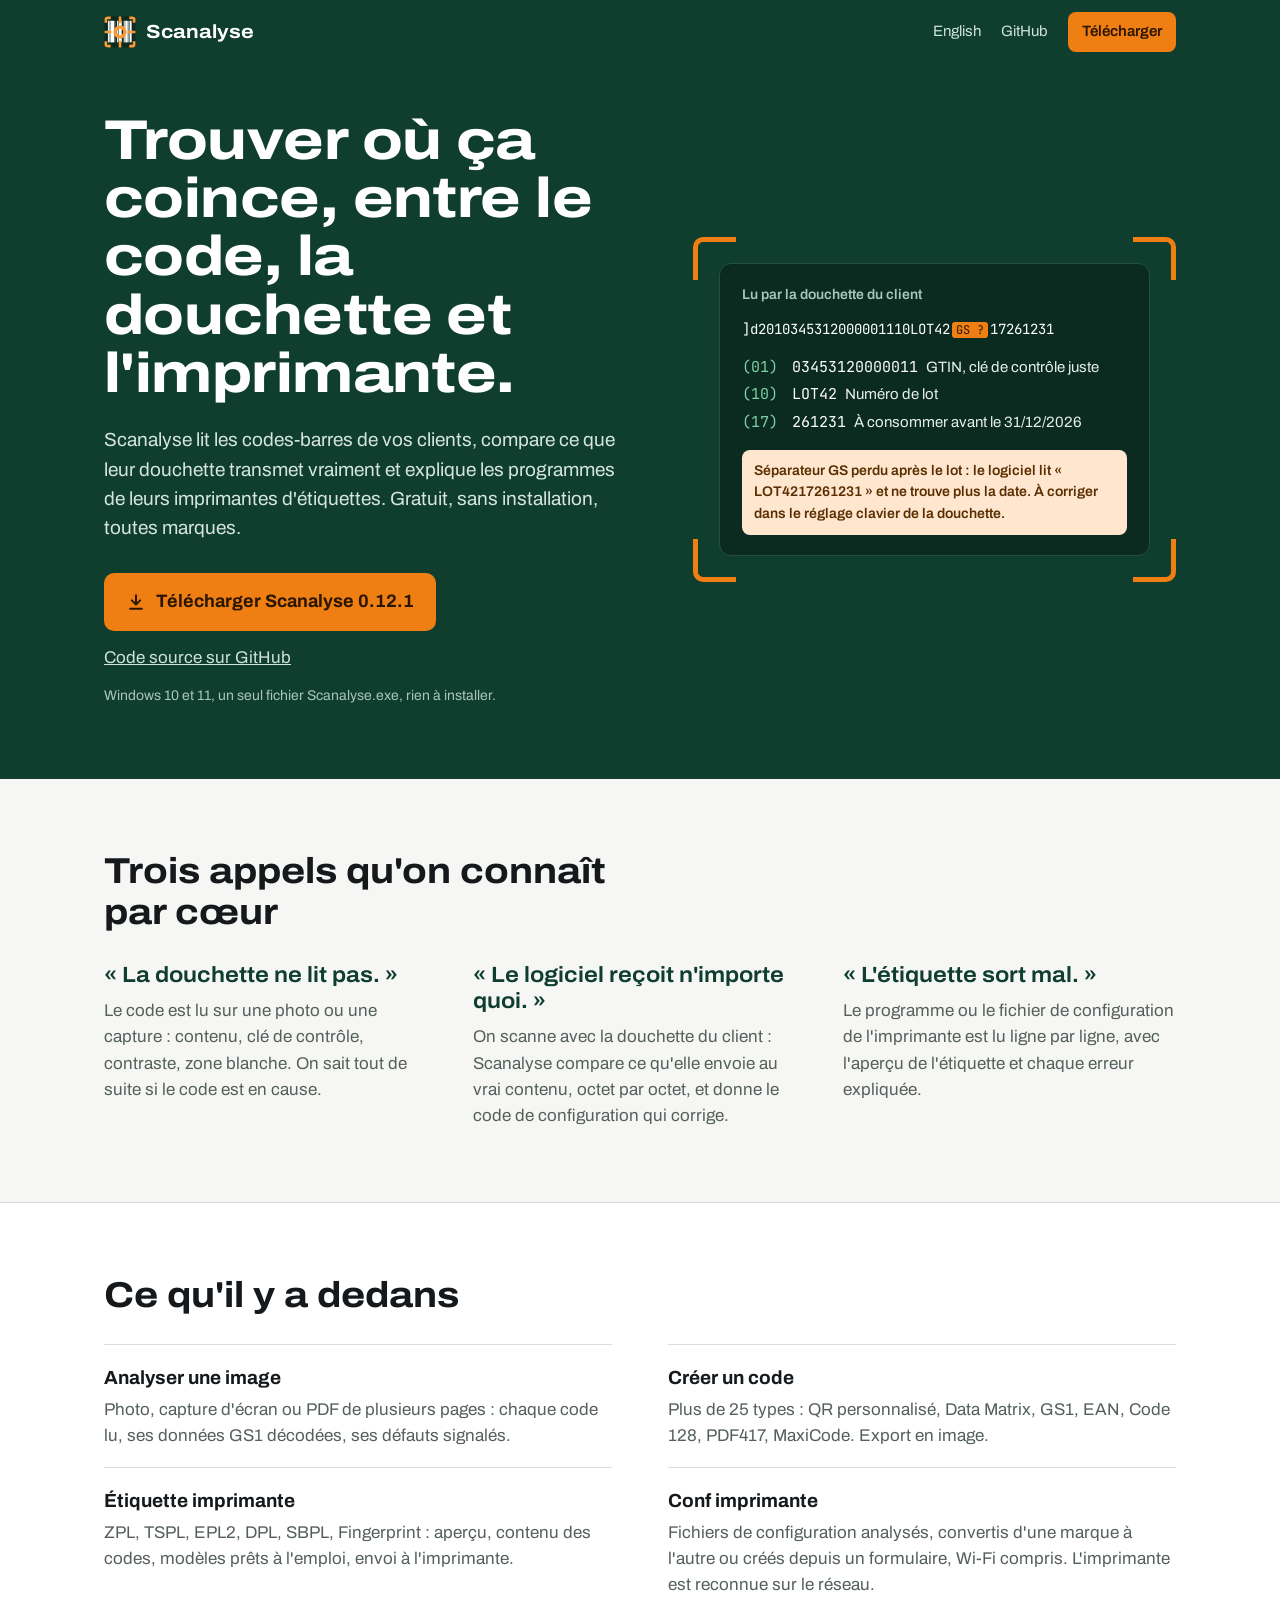
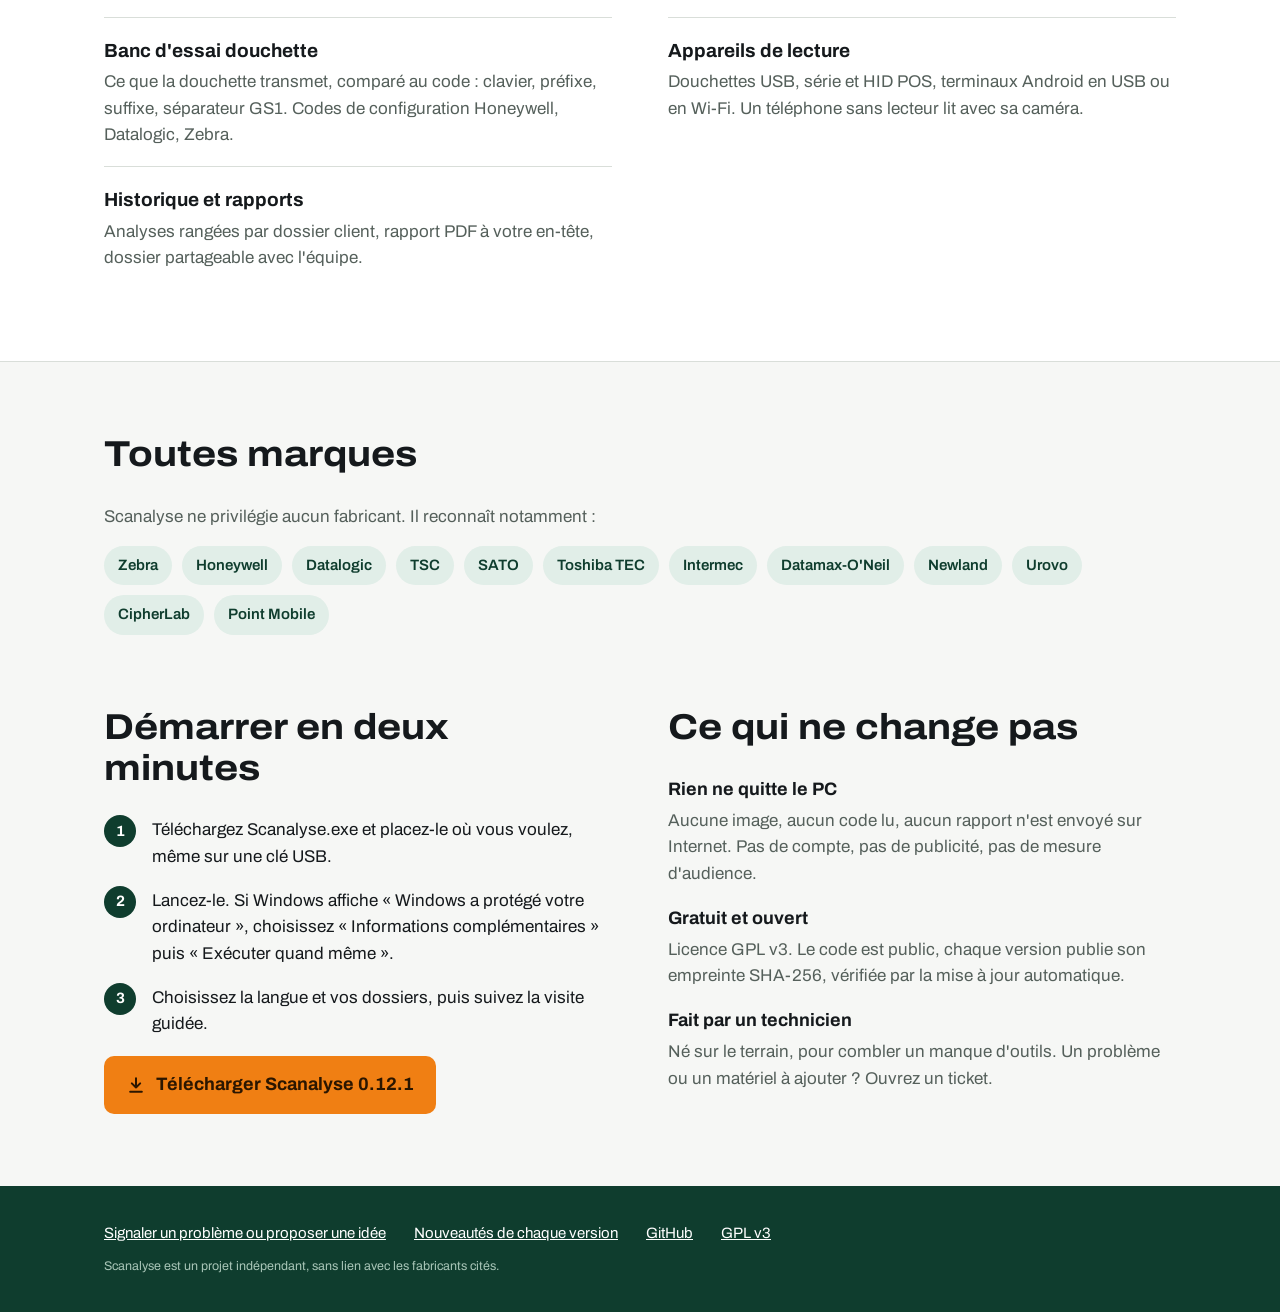
==== site/index.html @ 2cd11baf "Visibilité : site vitrine bilingue (GitHub Pages), image d'aperçu, README anglais, guide de contribu" ====
<!doctype html>
<html lang="fr">
<head>
<meta charset="utf-8">
<meta name="viewport" content="width=device-width,initial-scale=1">
<title>Scanalyse — la boîte à outils gratuite du technicien codes-barres</title>
<meta name="description" content="Programme Windows gratuit : lire et expliquer les codes-barres (GS1, QR, Data Matrix), tester une douchette, lire et envoyer les programmes et fichiers de configuration des imprimantes d&#x27;étiquettes, toutes marques.">
<link rel="canonical" href="https://kanard-compagny.github.io/scanalyse/">
<link rel="alternate" hreflang="fr" href="https://kanard-compagny.github.io/scanalyse/">
<link rel="alternate" hreflang="en" href="https://kanard-compagny.github.io/scanalyse/en/">
<link rel="icon" type="image/svg+xml" href="logo-petit.svg">
<meta property="og:type" content="website">
<meta property="og:title" content="Scanalyse — la boîte à outils gratuite du technicien codes-barres">
<meta property="og:description" content="Programme Windows gratuit : lire et expliquer les codes-barres (GS1, QR, Data Matrix), tester une douchette, lire et envoyer les programmes et fichiers de configuration des imprimantes d&#x27;étiquettes, toutes marques.">
<meta property="og:image" content="https://kanard-compagny.github.io/scanalyse/og.png">
<meta property="og:url" content="https://kanard-compagny.github.io/scanalyse/">
<meta name="twitter:card" content="summary_large_image">
<meta name="theme-color" content="#0F3D2E">
<style>
@font-face{font-family:Archivo;src:url(fonts/archivo.woff2) format("woff2");font-weight:100 900;font-stretch:62% 125%;font-display:swap}
@font-face{font-family:"JetBrains Mono";src:url(fonts/jetbrains-mono.woff2) format("woff2");font-weight:400;font-display:swap}
:root{--forest:#0F3D2E;--deep:#0B2A20;--brand:#145C43;--mint:#E1EEE8;--paper:#F6F7F5;--ink:#15191C;--muted:#55605B;--line:#D9DED9;--orange:#F07F13;--orange-ink:#2B1600;--warn:#FFE7CF}
*{box-sizing:border-box}
html{-webkit-text-size-adjust:100%}
body{margin:0;background:var(--paper);color:var(--ink);font:400 17px/1.55 Archivo,"Segoe UI",system-ui,sans-serif;font-stretch:100%}
a{color:var(--brand)}
a:focus-visible,button:focus-visible{outline:3px solid var(--orange);outline-offset:3px;border-radius:6px}
.wrap{max-width:1120px;margin:0 auto;padding:0 24px}
header.top{background:var(--forest);color:#fff}
header.top .wrap{display:flex;align-items:center;gap:18px;min-height:64px}
.brand{display:flex;align-items:center;gap:10px;color:#fff;text-decoration:none;font-weight:700;font-size:19px;font-stretch:112%}
.brand img{width:32px;height:32px}
header.top nav{margin-left:auto;display:flex;align-items:center;gap:20px;font-size:15px}
header.top nav a{color:#CFE3D9;text-decoration:none}
header.top nav a:hover{color:#fff;text-decoration:underline}
header.top nav a.dl{color:var(--orange-ink);background:var(--orange);padding:8px 14px;border-radius:8px;font-weight:600}
header.top nav a.dl:hover{text-decoration:none;filter:brightness(1.06)}
.hero{background:var(--forest);color:#fff;padding:48px 0 72px}
.hero .wrap{display:grid;grid-template-columns:1.05fr .95fr;gap:56px;align-items:center}
h1{font-size:clamp(34px,5vw,56px);line-height:1.04;font-weight:760;font-stretch:118%;letter-spacing:-.01em;margin:0 0 22px;max-width:15ch}
.lead{font-size:19px;color:#D6E6DE;max-width:36em;margin:0 0 30px}
.cta{display:flex;flex-wrap:wrap;align-items:center;gap:14px 22px}
.btn{display:inline-flex;align-items:center;gap:10px;background:var(--orange);color:var(--orange-ink);font-weight:700;font-size:18px;padding:15px 22px;border-radius:10px;text-decoration:none}
.btn:hover{filter:brightness(1.06)}
.btn svg{width:20px;height:20px}
.cta .src{color:#CFE3D9}
.note{font-size:14px;color:#A9C6B8;margin:14px 0 0}
/* Lecture dans le viseur : l'élément signature, repris des coins orange du logo */
.finder{position:relative;padding:26px}
.finder::before,.finder::after,.finder i::before,.finder i::after{content:"";position:absolute;width:38px;height:38px;border:5px solid var(--orange)}
.finder::before{top:0;left:0;border-right:0;border-bottom:0;border-top-left-radius:10px}
.finder::after{top:0;right:0;border-left:0;border-bottom:0;border-top-right-radius:10px}
.finder i::before{bottom:0;left:0;border-right:0;border-top:0;border-bottom-left-radius:10px}
.finder i::after{bottom:0;right:0;border-left:0;border-top:0;border-bottom-right-radius:10px}
.readout{background:var(--deep);border:1px solid #23503F;border-radius:12px;padding:20px 22px;font-size:15px}
.readout h2{font-size:14px;font-weight:600;color:#A9C6B8;margin:0 0 12px}
.raw{font-family:"JetBrains Mono",Consolas,monospace;font-size:14px;color:#fff;word-break:break-all;margin:0 0 16px;line-height:1.6}
.raw .gs{border-radius:3px;padding:0 4px;margin:0 2px;font-size:12px}
.raw .lost{color:var(--orange-ink);background:var(--orange)}
.ai{display:grid;grid-template-columns:auto 1fr;gap:4px 14px;margin:0}
.ai dt{font-family:"JetBrains Mono",Consolas,monospace;color:#7FD1A8}
.ai dd{margin:0;color:#E6F0EB}
.ai dd code{font-family:"JetBrains Mono",Consolas,monospace;color:#fff;margin-right:8px}
.warn{margin:16px 0 0;padding:10px 12px;border-radius:8px;background:var(--warn);color:#5A2E00;font-size:14px;font-weight:600}
section{padding:72px 0}
h2.sec{font-size:clamp(26px,3.2vw,36px);font-weight:720;font-stretch:112%;line-height:1.15;margin:0 0 28px;max-width:22ch}
.calls{display:grid;grid-template-columns:repeat(3,1fr);gap:36px}
.calls blockquote{margin:0 0 10px;font-size:22px;font-weight:650;font-stretch:108%;line-height:1.2;color:var(--forest)}
.calls p{margin:0;color:var(--muted)}
.tools{background:#fff;border-top:1px solid var(--line);border-bottom:1px solid var(--line)}
.tools dl{display:grid;grid-template-columns:repeat(2,1fr);gap:0 56px;margin:0}
.tools .row{padding:18px 0;border-top:1px solid var(--line)}
.tools dt{font-weight:700;font-size:19px;margin:0 0 4px}
.tools dd{margin:0;color:var(--muted);max-width:42em}
.shots{display:grid;grid-template-columns:repeat(2,1fr);gap:28px}
.shots figure{margin:0}
.shots img{width:100%;height:auto;border-radius:10px;border:1px solid var(--line);display:block;background:#fff}
.shots figcaption{font-size:15px;color:var(--muted);margin-top:8px}
.brands p{color:var(--muted);margin:0 0 16px}
.brands ul{list-style:none;margin:0;padding:0;display:flex;flex-wrap:wrap;gap:10px}
.brands li{background:var(--mint);color:var(--forest);font-weight:600;padding:8px 14px;border-radius:999px;font-size:15px}
.split{display:grid;grid-template-columns:1fr 1fr;gap:56px;align-items:start}
ol.steps{margin:0;padding:0;list-style:none;counter-reset:s}
ol.steps li{counter-increment:s;position:relative;padding:0 0 18px 48px}
ol.steps li::before{content:counter(s);position:absolute;left:0;top:-2px;width:32px;height:32px;border-radius:50%;background:var(--forest);color:#fff;font-weight:700;display:grid;place-items:center;font-size:15px}
.trust div{padding:0 0 18px}
.trust h3{margin:0 0 4px;font-size:18px}
.trust p{margin:0;color:var(--muted)}
footer{background:var(--forest);color:#CFE3D9;padding:36px 0;font-size:15px}
footer .wrap{display:flex;flex-wrap:wrap;gap:12px 28px;align-items:center}
footer a{color:#fff}
footer small{flex-basis:100%;color:#A9C6B8}
@media (max-width:860px){
 .hero .wrap,.split{grid-template-columns:1fr;gap:36px}
 .calls,.tools dl,.shots{grid-template-columns:1fr}
 .calls{gap:28px}
 header.top nav a.src{display:none}
 section{padding:52px 0}
}
@media (max-width:480px){.wrap{padding:0 16px}.finder{padding:18px}.btn{width:100%;justify-content:center}}
</style>
</head>
<body>
<header class="top"><div class="wrap">
  <a class="brand" href="./"><img src="logo.svg" alt="" width="32" height="32">Scanalyse</a>
  <nav><a href="en/" hreflang="en" lang="en">English</a><a class="src" href="https://github.com/Kanard-Compagny/scanalyse">GitHub</a><a class="dl" href="https://github.com/Kanard-Compagny/scanalyse/releases/latest/download/Scanalyse.exe">Télécharger</a></nav>
</div></header>
<main>
<div class="hero"><div class="wrap">
  <div>
    <h1>Trouver où ça coince, entre le code, la douchette et l&#x27;imprimante.</h1>
    <p class="lead">Scanalyse lit les codes-barres de vos clients, compare ce que leur douchette transmet vraiment et explique les programmes de leurs imprimantes d&#x27;étiquettes. Gratuit, sans installation, toutes marques.</p>
    <div class="cta">
      <a class="btn" href="https://github.com/Kanard-Compagny/scanalyse/releases/latest/download/Scanalyse.exe"><svg viewBox="0 0 24 24" fill="none" stroke="currentColor" stroke-width="2.4" stroke-linecap="round" stroke-linejoin="round" aria-hidden="true"><path d="M12 4v11M7 10l5 5 5-5M5 20h14"/></svg>Télécharger Scanalyse 0.12.1</a>
      <a class="src" href="https://github.com/Kanard-Compagny/scanalyse">Code source sur GitHub</a>
    </div>
    <p class="note">Windows 10 et 11, un seul fichier Scanalyse.exe, rien à installer.</p>
  </div>
  <div class="finder"><i></i>
    <div class="readout">
      <h2>Lu par la douchette du client</h2>
      <p class="raw">]d2010345312000001110LOT42<span class="gs lost">GS ?</span>17261231</p>
      <dl class="ai"><dt>(01)</dt><dd><code>03453120000011</code>GTIN, clé de contrôle juste</dd><dt>(10)</dt><dd><code>LOT42</code>Numéro de lot</dd><dt>(17)</dt><dd><code>261231</code>À consommer avant le 31/12/2026</dd></dl>
      <p class="warn">Séparateur GS perdu après le lot : le logiciel lit « LOT4217261231 » et ne trouve plus la date. À corriger dans le réglage clavier de la douchette.</p>
    </div>
  </div>
</div></div>

<section><div class="wrap">
  <h2 class="sec">Trois appels qu&#x27;on connaît par cœur</h2>
  <div class="calls"><div><blockquote>« La douchette ne lit pas. »</blockquote><p>Le code est lu sur une photo ou une capture : contenu, clé de contrôle, contraste, zone blanche. On sait tout de suite si le code est en cause.</p></div><div><blockquote>« Le logiciel reçoit n&#x27;importe quoi. »</blockquote><p>On scanne avec la douchette du client : Scanalyse compare ce qu&#x27;elle envoie au vrai contenu, octet par octet, et donne le code de configuration qui corrige.</p></div><div><blockquote>« L&#x27;étiquette sort mal. »</blockquote><p>Le programme ou le fichier de configuration de l&#x27;imprimante est lu ligne par ligne, avec l&#x27;aperçu de l&#x27;étiquette et chaque erreur expliquée.</p></div></div>
</div></section>

<section class="tools"><div class="wrap">
  <h2 class="sec">Ce qu&#x27;il y a dedans</h2>
  <dl><div class="row"><dt>Analyser une image</dt><dd>Photo, capture d&#x27;écran ou PDF de plusieurs pages : chaque code lu, ses données GS1 décodées, ses défauts signalés.</dd></div><div class="row"><dt>Créer un code</dt><dd>Plus de 25 types : QR personnalisé, Data Matrix, GS1, EAN, Code 128, PDF417, MaxiCode. Export en image.</dd></div><div class="row"><dt>Étiquette imprimante</dt><dd>ZPL, TSPL, EPL2, DPL, SBPL, Fingerprint : aperçu, contenu des codes, modèles prêts à l&#x27;emploi, envoi à l&#x27;imprimante.</dd></div><div class="row"><dt>Conf imprimante</dt><dd>Fichiers de configuration analysés, convertis d&#x27;une marque à l&#x27;autre ou créés depuis un formulaire, Wi-Fi compris. L&#x27;imprimante est reconnue sur le réseau.</dd></div><div class="row"><dt>Banc d&#x27;essai douchette</dt><dd>Ce que la douchette transmet, comparé au code : clavier, préfixe, suffixe, séparateur GS1. Codes de configuration Honeywell, Datalogic, Zebra.</dd></div><div class="row"><dt>Appareils de lecture</dt><dd>Douchettes USB, série et HID POS, terminaux Android en USB ou en Wi-Fi. Un téléphone sans lecteur lit avec sa caméra.</dd></div><div class="row"><dt>Historique et rapports</dt><dd>Analyses rangées par dossier client, rapport PDF à votre en-tête, dossier partageable avec l&#x27;équipe.</dd></div></dl>
</div></section>

<section class="brands"><div class="wrap">
  <h2 class="sec">Toutes marques</h2>
  <p>Scanalyse ne privilégie aucun fabricant. Il reconnaît notamment :</p>
  <ul><li>Zebra</li><li>Honeywell</li><li>Datalogic</li><li>TSC</li><li>SATO</li><li>Toshiba TEC</li><li>Intermec</li><li>Datamax-O&#x27;Neil</li><li>Newland</li><li>Urovo</li><li>CipherLab</li><li>Point Mobile</li></ul>
</div></section>

<section style="padding-top:0"><div class="wrap split">
  <div><h2 class="sec">Démarrer en deux minutes</h2><ol class="steps"><li>Téléchargez Scanalyse.exe et placez-le où vous voulez, même sur une clé USB.</li><li>Lancez-le. Si Windows affiche « Windows a protégé votre ordinateur », choisissez « Informations complémentaires » puis « Exécuter quand même ».</li><li>Choisissez la langue et vos dossiers, puis suivez la visite guidée.</li></ol>
    <a class="btn" href="https://github.com/Kanard-Compagny/scanalyse/releases/latest/download/Scanalyse.exe"><svg viewBox="0 0 24 24" fill="none" stroke="currentColor" stroke-width="2.4" stroke-linecap="round" stroke-linejoin="round" aria-hidden="true"><path d="M12 4v11M7 10l5 5 5-5M5 20h14"/></svg>Télécharger Scanalyse 0.12.1</a></div>
  <div class="trust"><h2 class="sec">Ce qui ne change pas</h2><div><h3>Rien ne quitte le PC</h3><p>Aucune image, aucun code lu, aucun rapport n&#x27;est envoyé sur Internet. Pas de compte, pas de publicité, pas de mesure d&#x27;audience.</p></div><div><h3>Gratuit et ouvert</h3><p>Licence GPL v3. Le code est public, chaque version publie son empreinte SHA-256, vérifiée par la mise à jour automatique.</p></div><div><h3>Fait par un technicien</h3><p>Né sur le terrain, pour combler un manque d&#x27;outils. Un problème ou un matériel à ajouter ? Ouvrez un ticket.</p></div></div>
</div></section>
</main>
<footer><div class="wrap">
  <a href="https://github.com/Kanard-Compagny/scanalyse/issues/new/choose">Signaler un problème ou proposer une idée</a>
  <a href="https://github.com/Kanard-Compagny/scanalyse/blob/main/CHANGELOG.md">Nouveautés de chaque version</a>
  <a href="https://github.com/Kanard-Compagny/scanalyse">GitHub</a>
  <a href="https://github.com/Kanard-Compagny/scanalyse/blob/main/LICENSE">GPL v3</a>
  <small>Scanalyse est un projet indépendant, sans lien avec les fabricants cités.</small>
</div></footer>
</body>
</html>
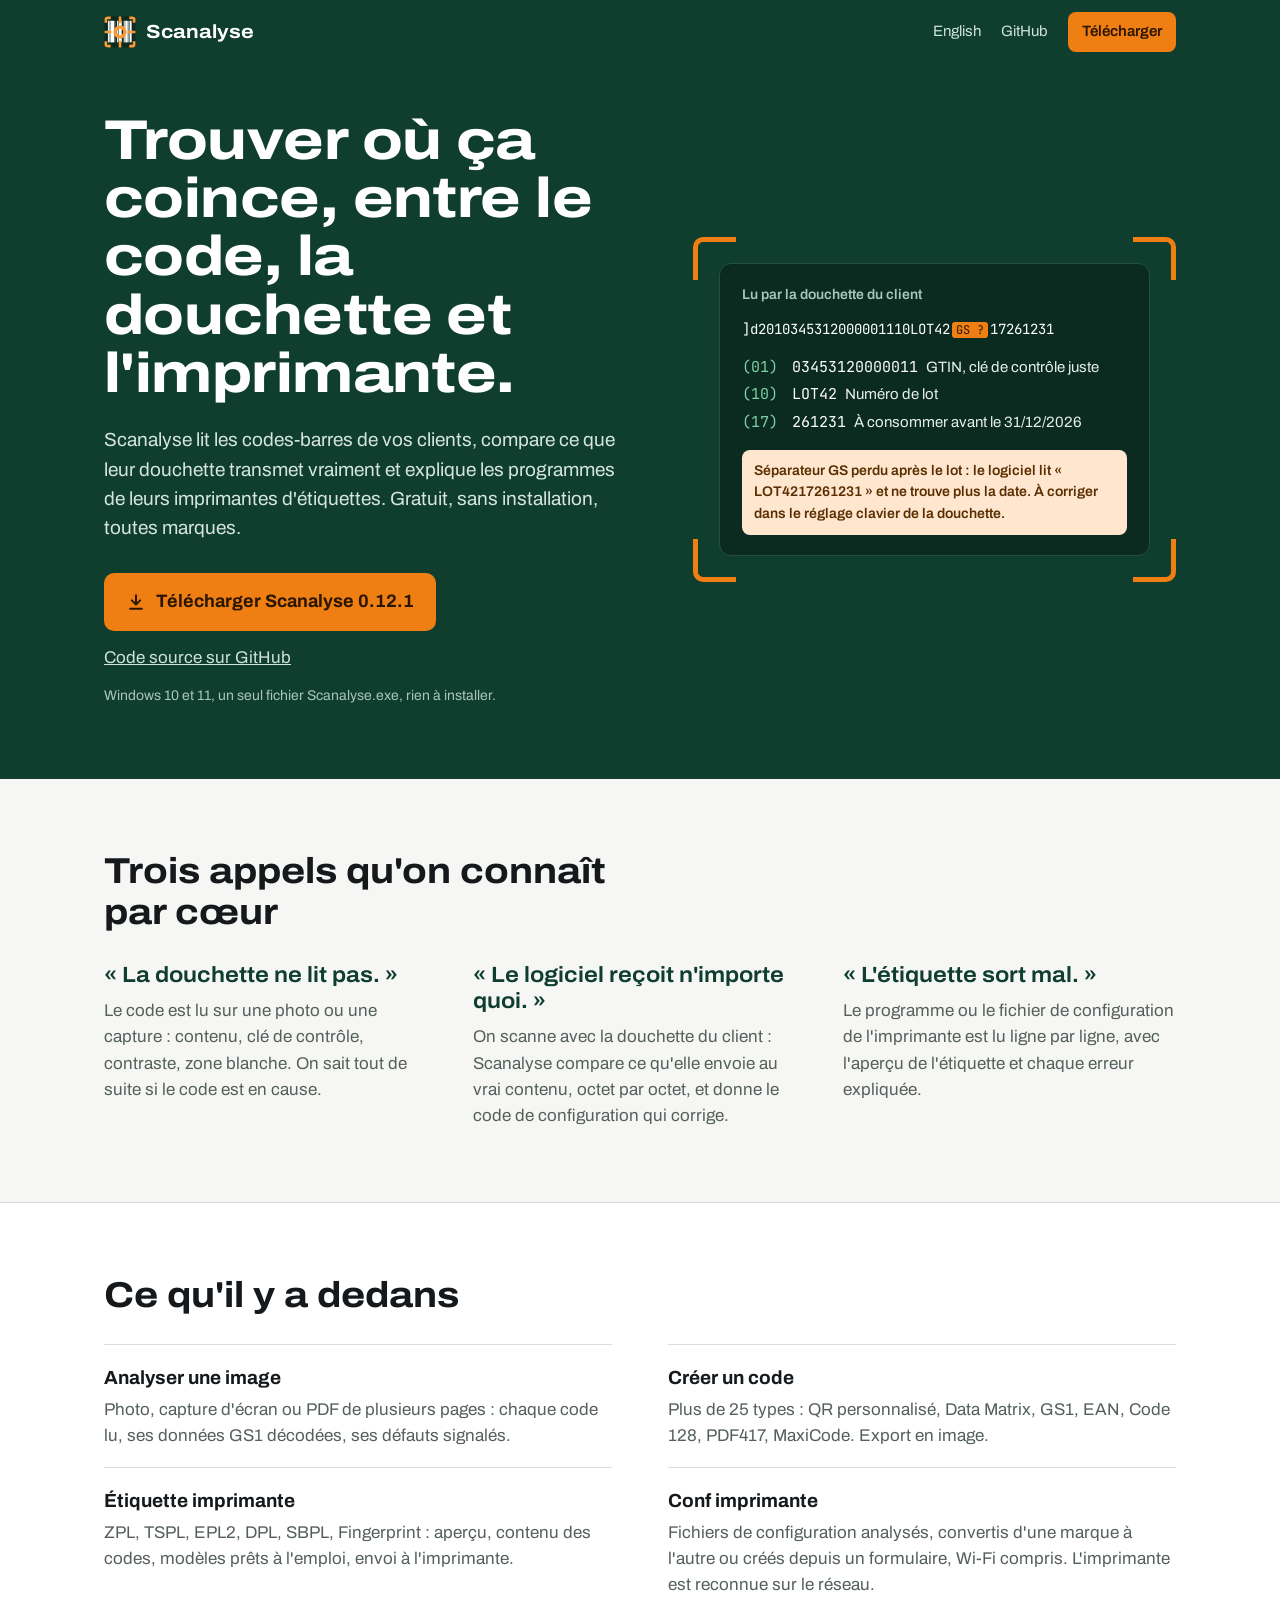
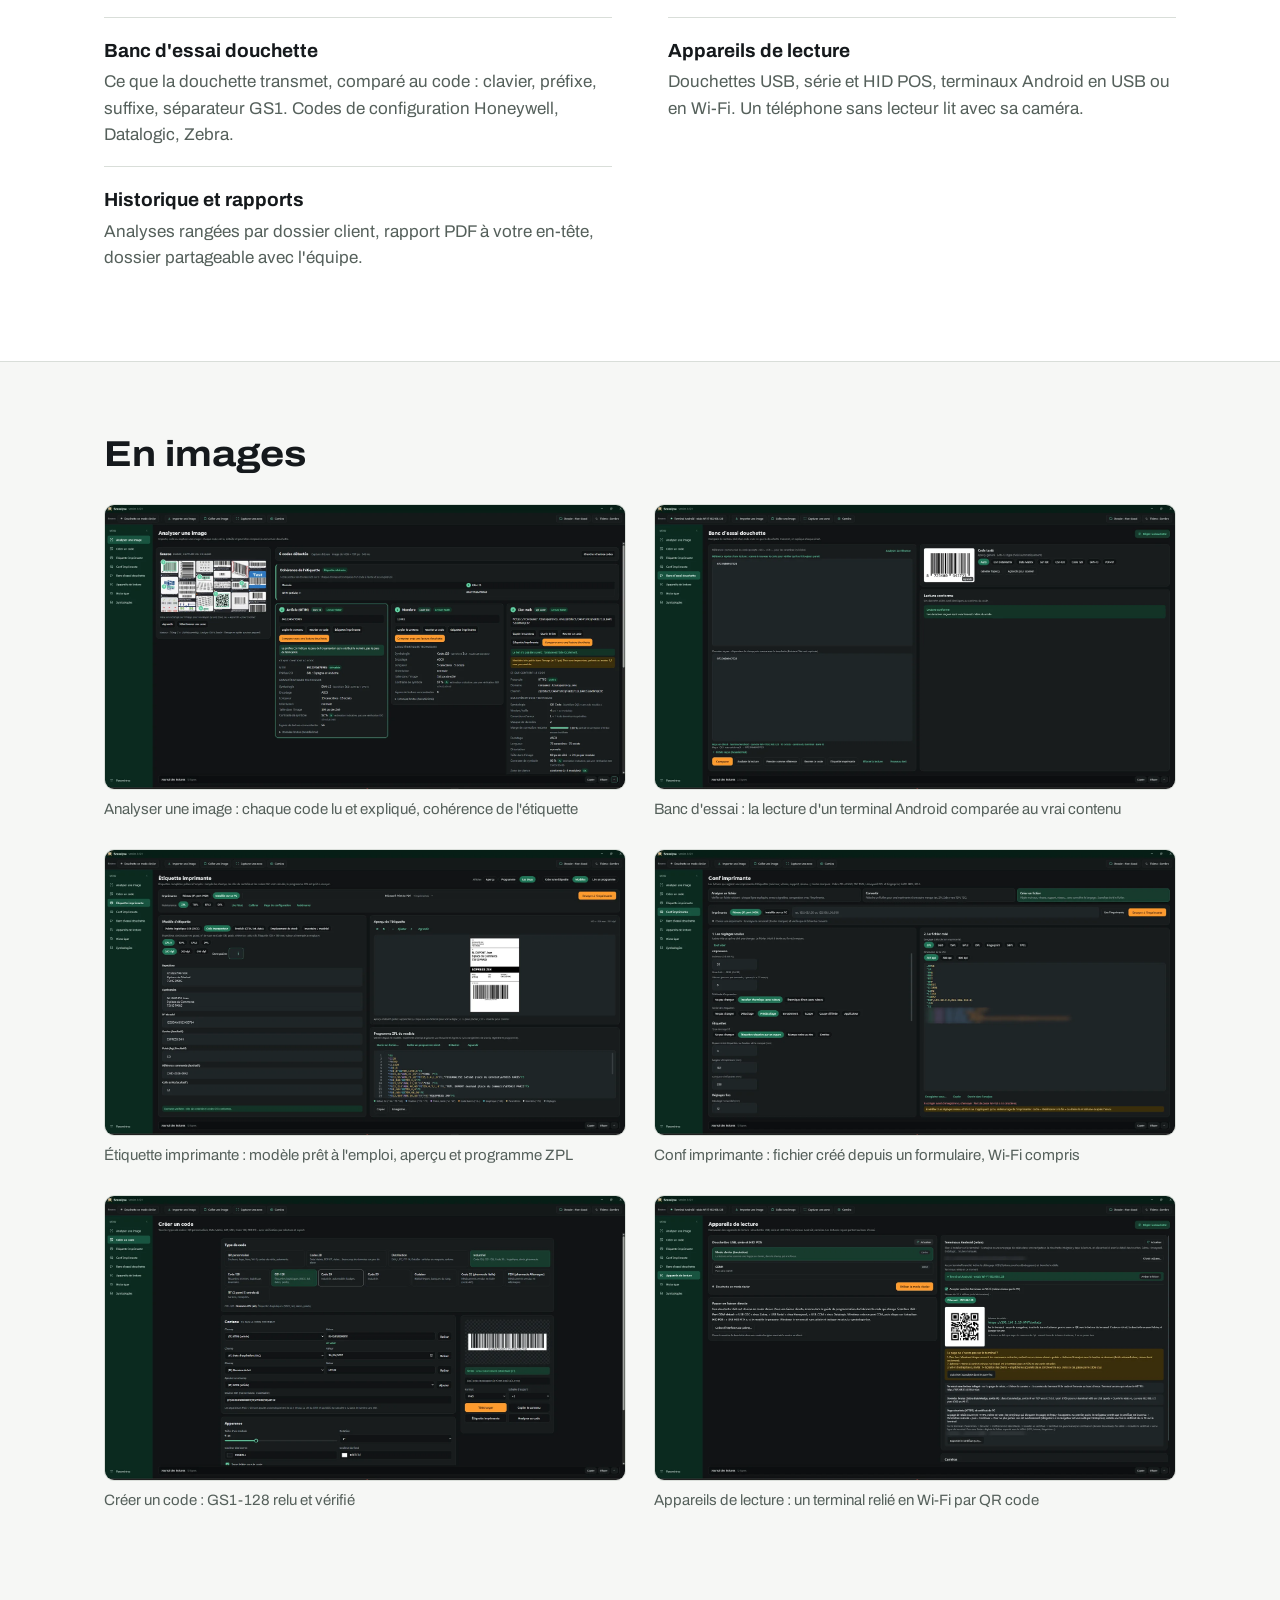
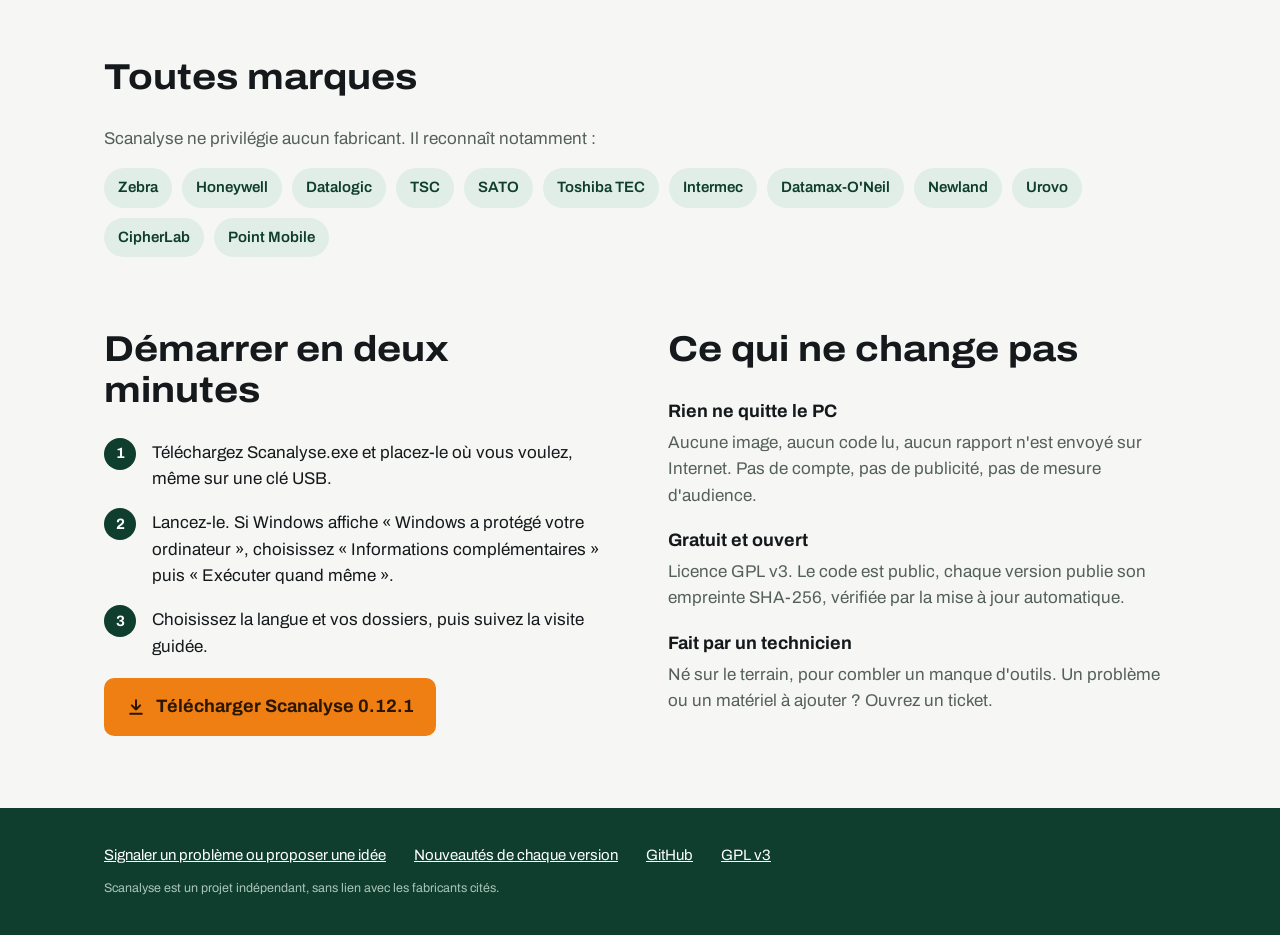
==== commit 14271e5e: "Captures d'écran sur le site et dans les README (données personnelles floutées) ; Toshiba TPCL dans " ====
--- a/site/index.html
+++ b/site/index.html
@@ -136,6 +136,11 @@
   <dl><div class="row"><dt>Analyser une image</dt><dd>Photo, capture d&#x27;écran ou PDF de plusieurs pages : chaque code lu, ses données GS1 décodées, ses défauts signalés.</dd></div><div class="row"><dt>Créer un code</dt><dd>Plus de 25 types : QR personnalisé, Data Matrix, GS1, EAN, Code 128, PDF417, MaxiCode. Export en image.</dd></div><div class="row"><dt>Étiquette imprimante</dt><dd>ZPL, TSPL, EPL2, DPL, SBPL, Fingerprint : aperçu, contenu des codes, modèles prêts à l&#x27;emploi, envoi à l&#x27;imprimante.</dd></div><div class="row"><dt>Conf imprimante</dt><dd>Fichiers de configuration analysés, convertis d&#x27;une marque à l&#x27;autre ou créés depuis un formulaire, Wi-Fi compris. L&#x27;imprimante est reconnue sur le réseau.</dd></div><div class="row"><dt>Banc d&#x27;essai douchette</dt><dd>Ce que la douchette transmet, comparé au code : clavier, préfixe, suffixe, séparateur GS1. Codes de configuration Honeywell, Datalogic, Zebra.</dd></div><div class="row"><dt>Appareils de lecture</dt><dd>Douchettes USB, série et HID POS, terminaux Android en USB ou en Wi-Fi. Un téléphone sans lecteur lit avec sa caméra.</dd></div><div class="row"><dt>Historique et rapports</dt><dd>Analyses rangées par dossier client, rapport PDF à votre en-tête, dossier partageable avec l&#x27;équipe.</dd></div></dl>
 </div></section>
 
+<section><div class="wrap">
+  <h2 class="sec">En images</h2>
+  <div class="shots"><figure><a href="captures/analyser.webp"><img src="captures/analyser.webp" alt="Analyser une image : chaque code lu et expliqué, cohérence de l&#x27;étiquette" width="1600" height="875" loading="lazy"></a><figcaption>Analyser une image : chaque code lu et expliqué, cohérence de l&#x27;étiquette</figcaption></figure><figure><a href="captures/banc.webp"><img src="captures/banc.webp" alt="Banc d&#x27;essai : la lecture d&#x27;un terminal Android comparée au vrai contenu" width="1600" height="875" loading="lazy"></a><figcaption>Banc d&#x27;essai : la lecture d&#x27;un terminal Android comparée au vrai contenu</figcaption></figure><figure><a href="captures/etiquette.webp"><img src="captures/etiquette.webp" alt="Étiquette imprimante : modèle prêt à l&#x27;emploi, aperçu et programme ZPL" width="1600" height="875" loading="lazy"></a><figcaption>Étiquette imprimante : modèle prêt à l&#x27;emploi, aperçu et programme ZPL</figcaption></figure><figure><a href="captures/conf.webp"><img src="captures/conf.webp" alt="Conf imprimante : fichier créé depuis un formulaire, Wi-Fi compris" width="1600" height="875" loading="lazy"></a><figcaption>Conf imprimante : fichier créé depuis un formulaire, Wi-Fi compris</figcaption></figure><figure><a href="captures/creer.webp"><img src="captures/creer.webp" alt="Créer un code : GS1-128 relu et vérifié" width="1600" height="875" loading="lazy"></a><figcaption>Créer un code : GS1-128 relu et vérifié</figcaption></figure><figure><a href="captures/appareils.webp"><img src="captures/appareils.webp" alt="Appareils de lecture : un terminal relié en Wi-Fi par QR code" width="1600" height="875" loading="lazy"></a><figcaption>Appareils de lecture : un terminal relié en Wi-Fi par QR code</figcaption></figure></div>
+</div></section>
+
 <section class="brands"><div class="wrap">
   <h2 class="sec">Toutes marques</h2>
   <p>Scanalyse ne privilégie aucun fabricant. Il reconnaît notamment :</p>
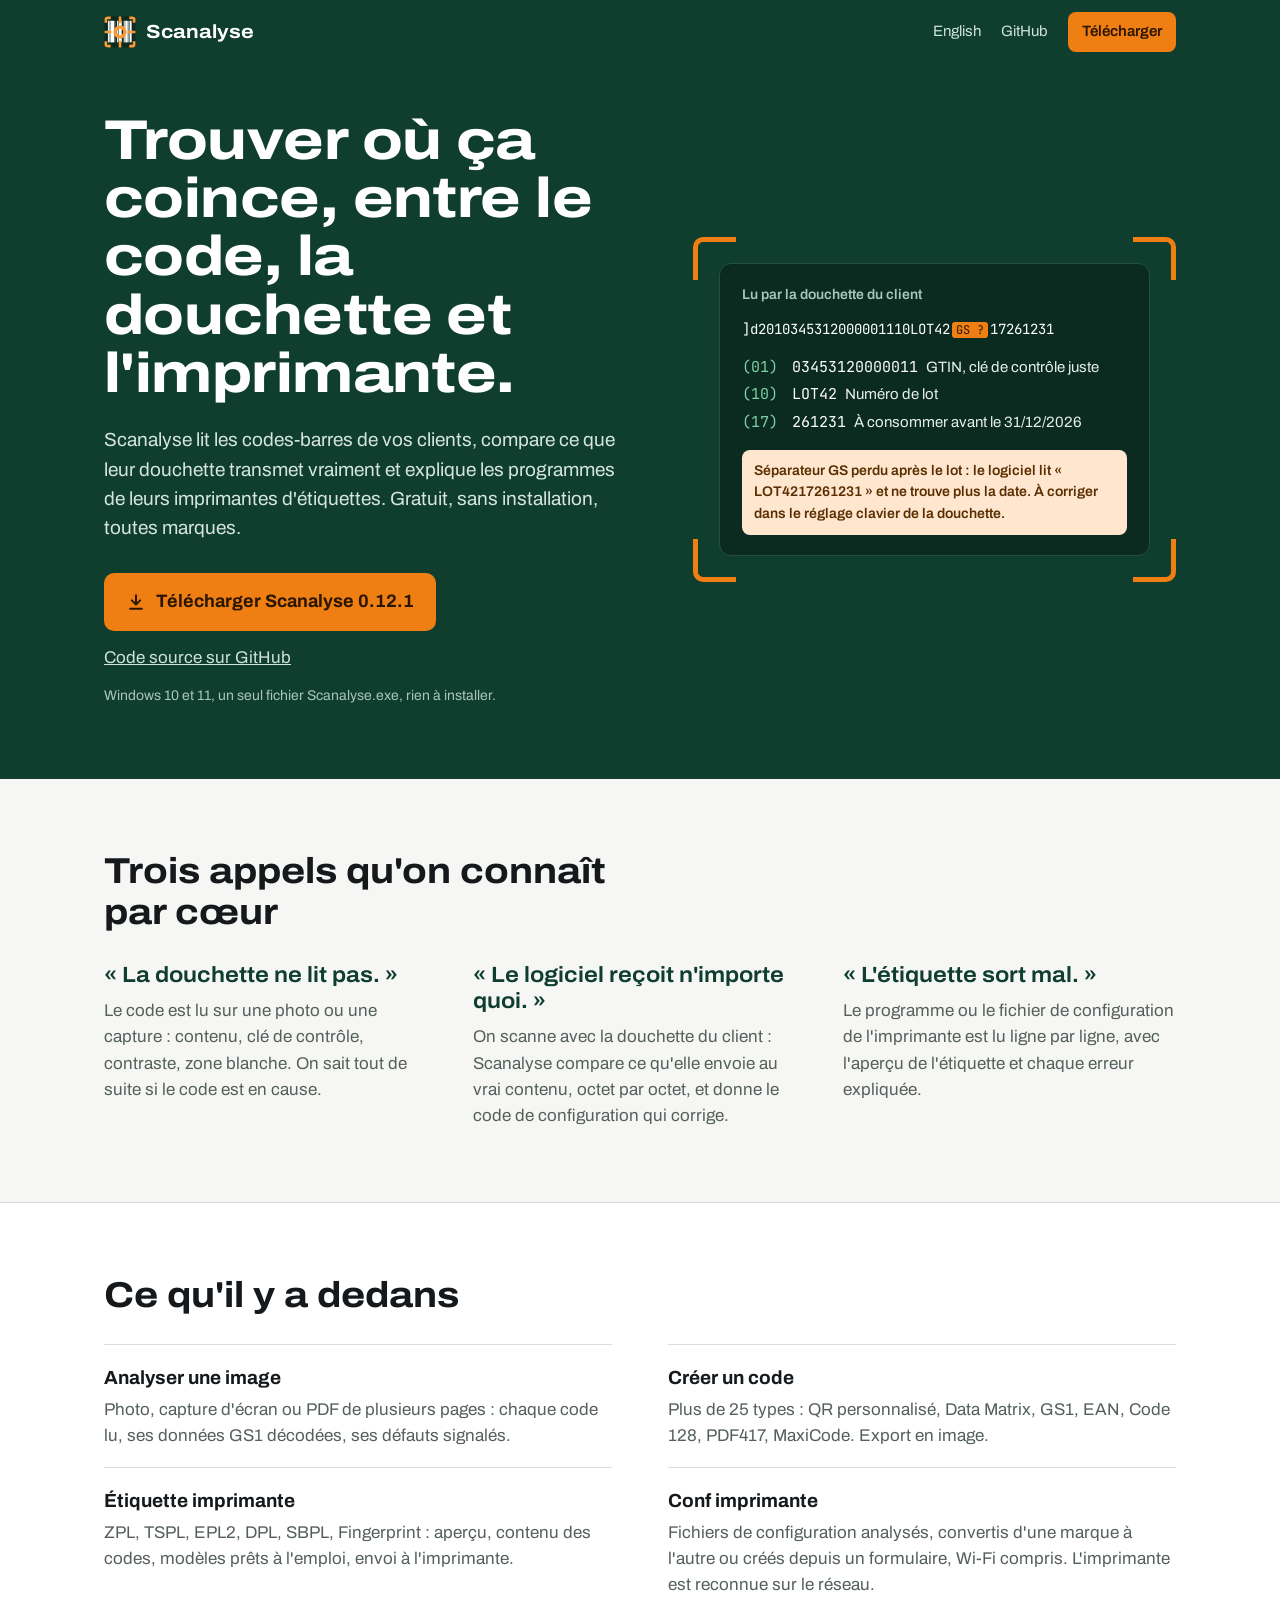
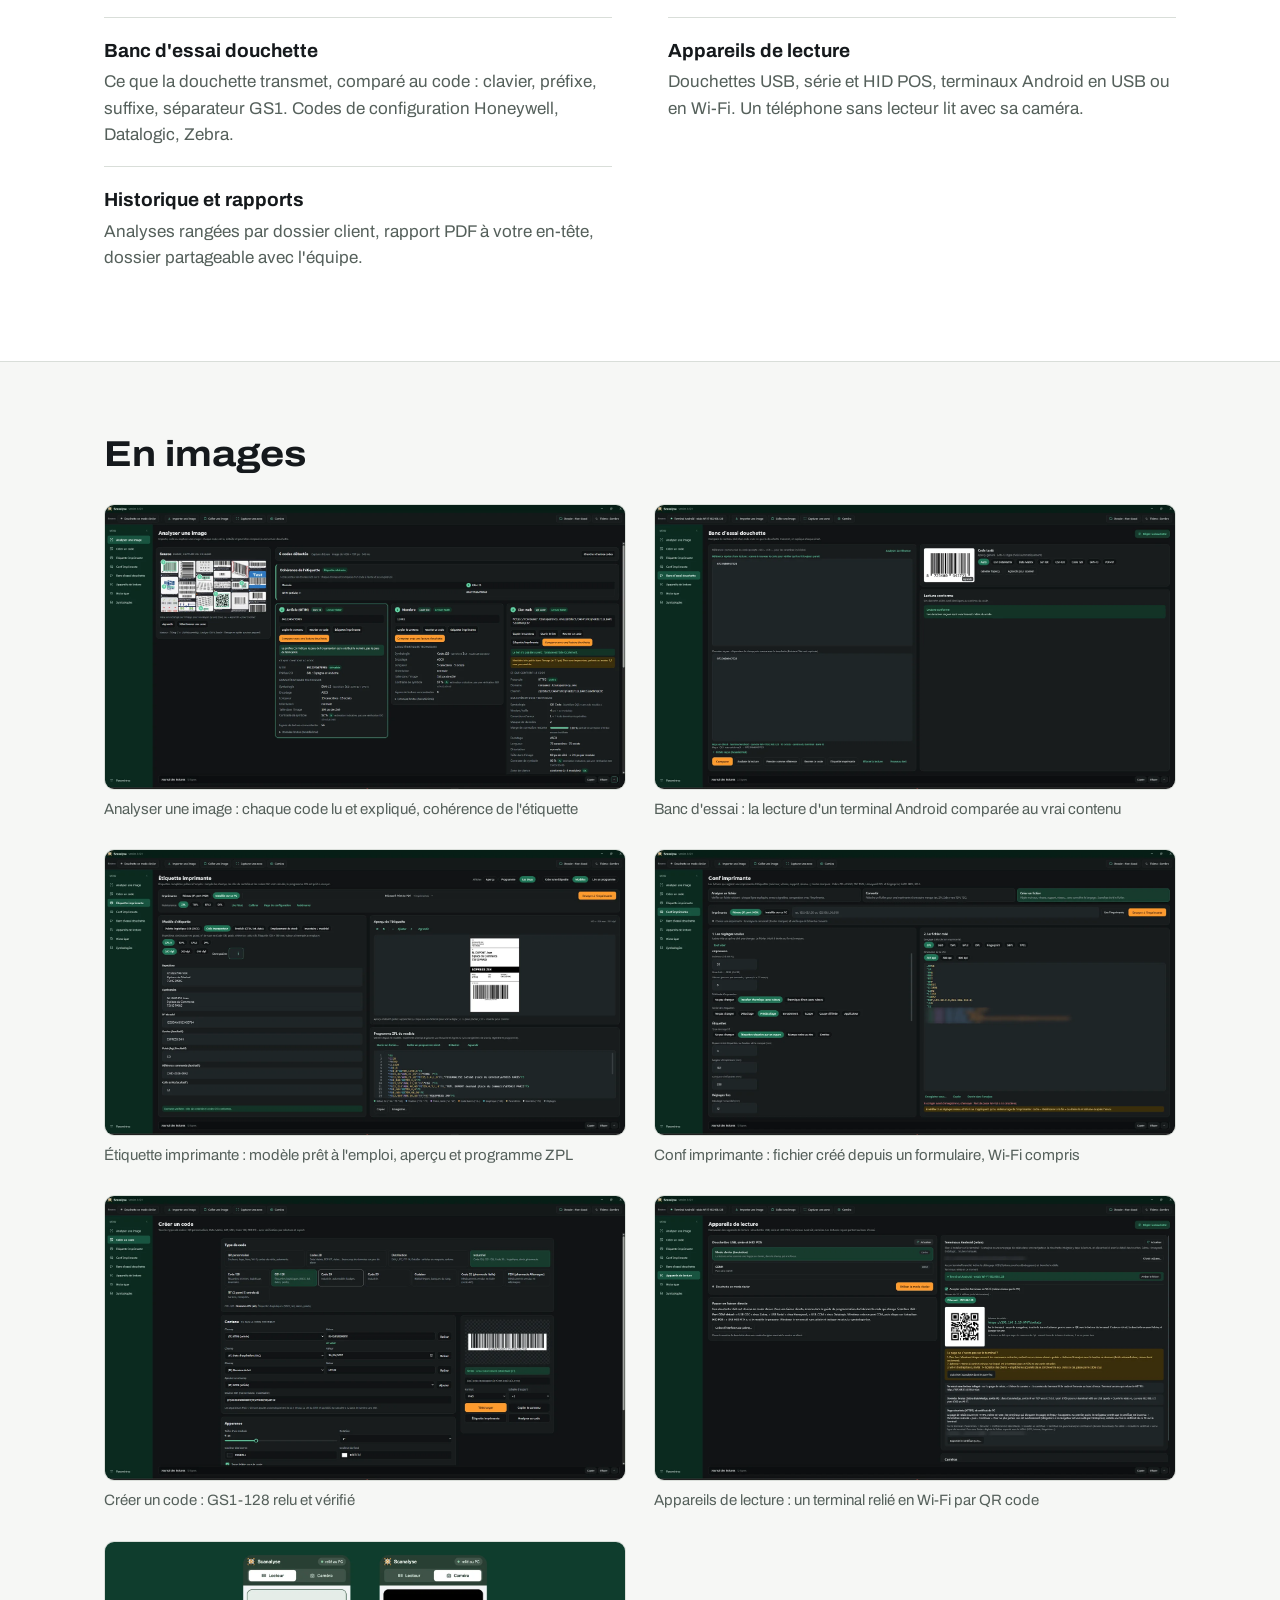
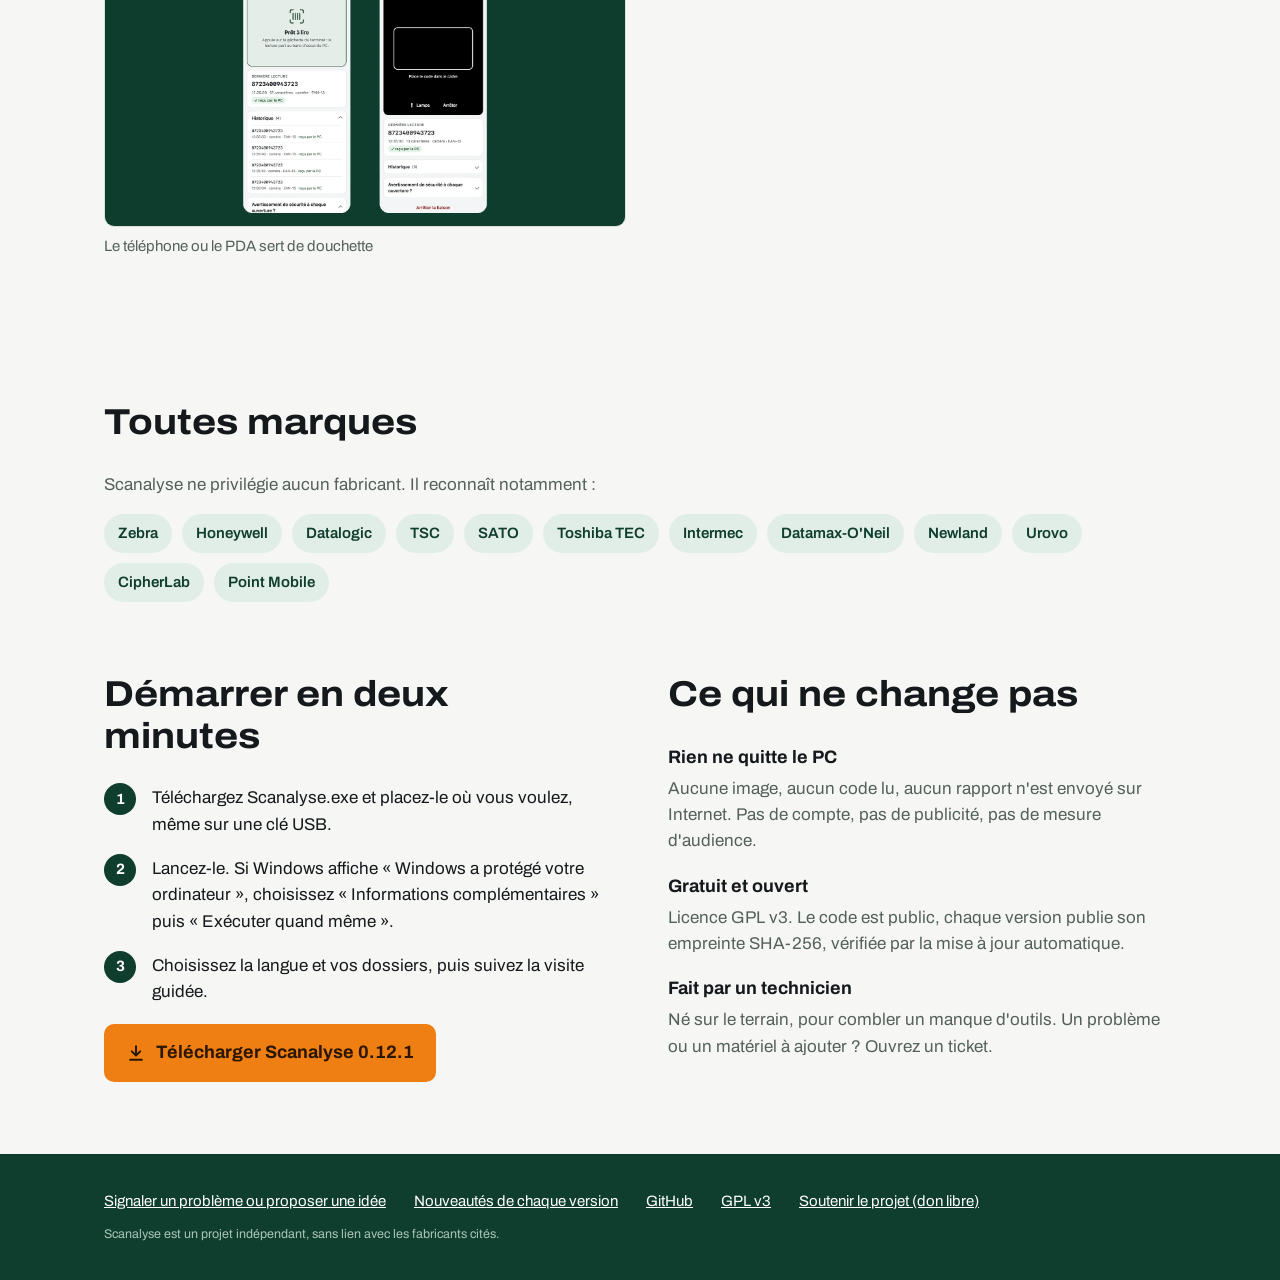
==== commit c886466f: "Capture de la page de relais sur téléphone ; bouton Sponsor (PayPal.me) et soutien discret dans les " ====
--- a/site/index.html
+++ b/site/index.html
@@ -138,7 +138,7 @@
 
 <section><div class="wrap">
   <h2 class="sec">En images</h2>
-  <div class="shots"><figure><a href="captures/analyser.webp"><img src="captures/analyser.webp" alt="Analyser une image : chaque code lu et expliqué, cohérence de l&#x27;étiquette" width="1600" height="875" loading="lazy"></a><figcaption>Analyser une image : chaque code lu et expliqué, cohérence de l&#x27;étiquette</figcaption></figure><figure><a href="captures/banc.webp"><img src="captures/banc.webp" alt="Banc d&#x27;essai : la lecture d&#x27;un terminal Android comparée au vrai contenu" width="1600" height="875" loading="lazy"></a><figcaption>Banc d&#x27;essai : la lecture d&#x27;un terminal Android comparée au vrai contenu</figcaption></figure><figure><a href="captures/etiquette.webp"><img src="captures/etiquette.webp" alt="Étiquette imprimante : modèle prêt à l&#x27;emploi, aperçu et programme ZPL" width="1600" height="875" loading="lazy"></a><figcaption>Étiquette imprimante : modèle prêt à l&#x27;emploi, aperçu et programme ZPL</figcaption></figure><figure><a href="captures/conf.webp"><img src="captures/conf.webp" alt="Conf imprimante : fichier créé depuis un formulaire, Wi-Fi compris" width="1600" height="875" loading="lazy"></a><figcaption>Conf imprimante : fichier créé depuis un formulaire, Wi-Fi compris</figcaption></figure><figure><a href="captures/creer.webp"><img src="captures/creer.webp" alt="Créer un code : GS1-128 relu et vérifié" width="1600" height="875" loading="lazy"></a><figcaption>Créer un code : GS1-128 relu et vérifié</figcaption></figure><figure><a href="captures/appareils.webp"><img src="captures/appareils.webp" alt="Appareils de lecture : un terminal relié en Wi-Fi par QR code" width="1600" height="875" loading="lazy"></a><figcaption>Appareils de lecture : un terminal relié en Wi-Fi par QR code</figcaption></figure></div>
+  <div class="shots"><figure><a href="captures/analyser.webp"><img src="captures/analyser.webp" alt="Analyser une image : chaque code lu et expliqué, cohérence de l&#x27;étiquette" width="1600" height="875" loading="lazy"></a><figcaption>Analyser une image : chaque code lu et expliqué, cohérence de l&#x27;étiquette</figcaption></figure><figure><a href="captures/banc.webp"><img src="captures/banc.webp" alt="Banc d&#x27;essai : la lecture d&#x27;un terminal Android comparée au vrai contenu" width="1600" height="875" loading="lazy"></a><figcaption>Banc d&#x27;essai : la lecture d&#x27;un terminal Android comparée au vrai contenu</figcaption></figure><figure><a href="captures/etiquette.webp"><img src="captures/etiquette.webp" alt="Étiquette imprimante : modèle prêt à l&#x27;emploi, aperçu et programme ZPL" width="1600" height="875" loading="lazy"></a><figcaption>Étiquette imprimante : modèle prêt à l&#x27;emploi, aperçu et programme ZPL</figcaption></figure><figure><a href="captures/conf.webp"><img src="captures/conf.webp" alt="Conf imprimante : fichier créé depuis un formulaire, Wi-Fi compris" width="1600" height="875" loading="lazy"></a><figcaption>Conf imprimante : fichier créé depuis un formulaire, Wi-Fi compris</figcaption></figure><figure><a href="captures/creer.webp"><img src="captures/creer.webp" alt="Créer un code : GS1-128 relu et vérifié" width="1600" height="875" loading="lazy"></a><figcaption>Créer un code : GS1-128 relu et vérifié</figcaption></figure><figure><a href="captures/appareils.webp"><img src="captures/appareils.webp" alt="Appareils de lecture : un terminal relié en Wi-Fi par QR code" width="1600" height="875" loading="lazy"></a><figcaption>Appareils de lecture : un terminal relié en Wi-Fi par QR code</figcaption></figure><figure><a href="captures/relais.webp"><img src="captures/relais.webp" alt="Le téléphone ou le PDA sert de douchette" width="1600" height="875" loading="lazy"></a><figcaption>Le téléphone ou le PDA sert de douchette</figcaption></figure></div>
 </div></section>
 
 <section class="brands"><div class="wrap">
@@ -158,6 +158,7 @@
   <a href="https://github.com/Kanard-Compagny/scanalyse/blob/main/CHANGELOG.md">Nouveautés de chaque version</a>
   <a href="https://github.com/Kanard-Compagny/scanalyse">GitHub</a>
   <a href="https://github.com/Kanard-Compagny/scanalyse/blob/main/LICENSE">GPL v3</a>
+  <a href="https://www.paypal.me/MrKanard">Soutenir le projet (don libre)</a>
   <small>Scanalyse est un projet indépendant, sans lien avec les fabricants cités.</small>
 </div></footer>
 </body>
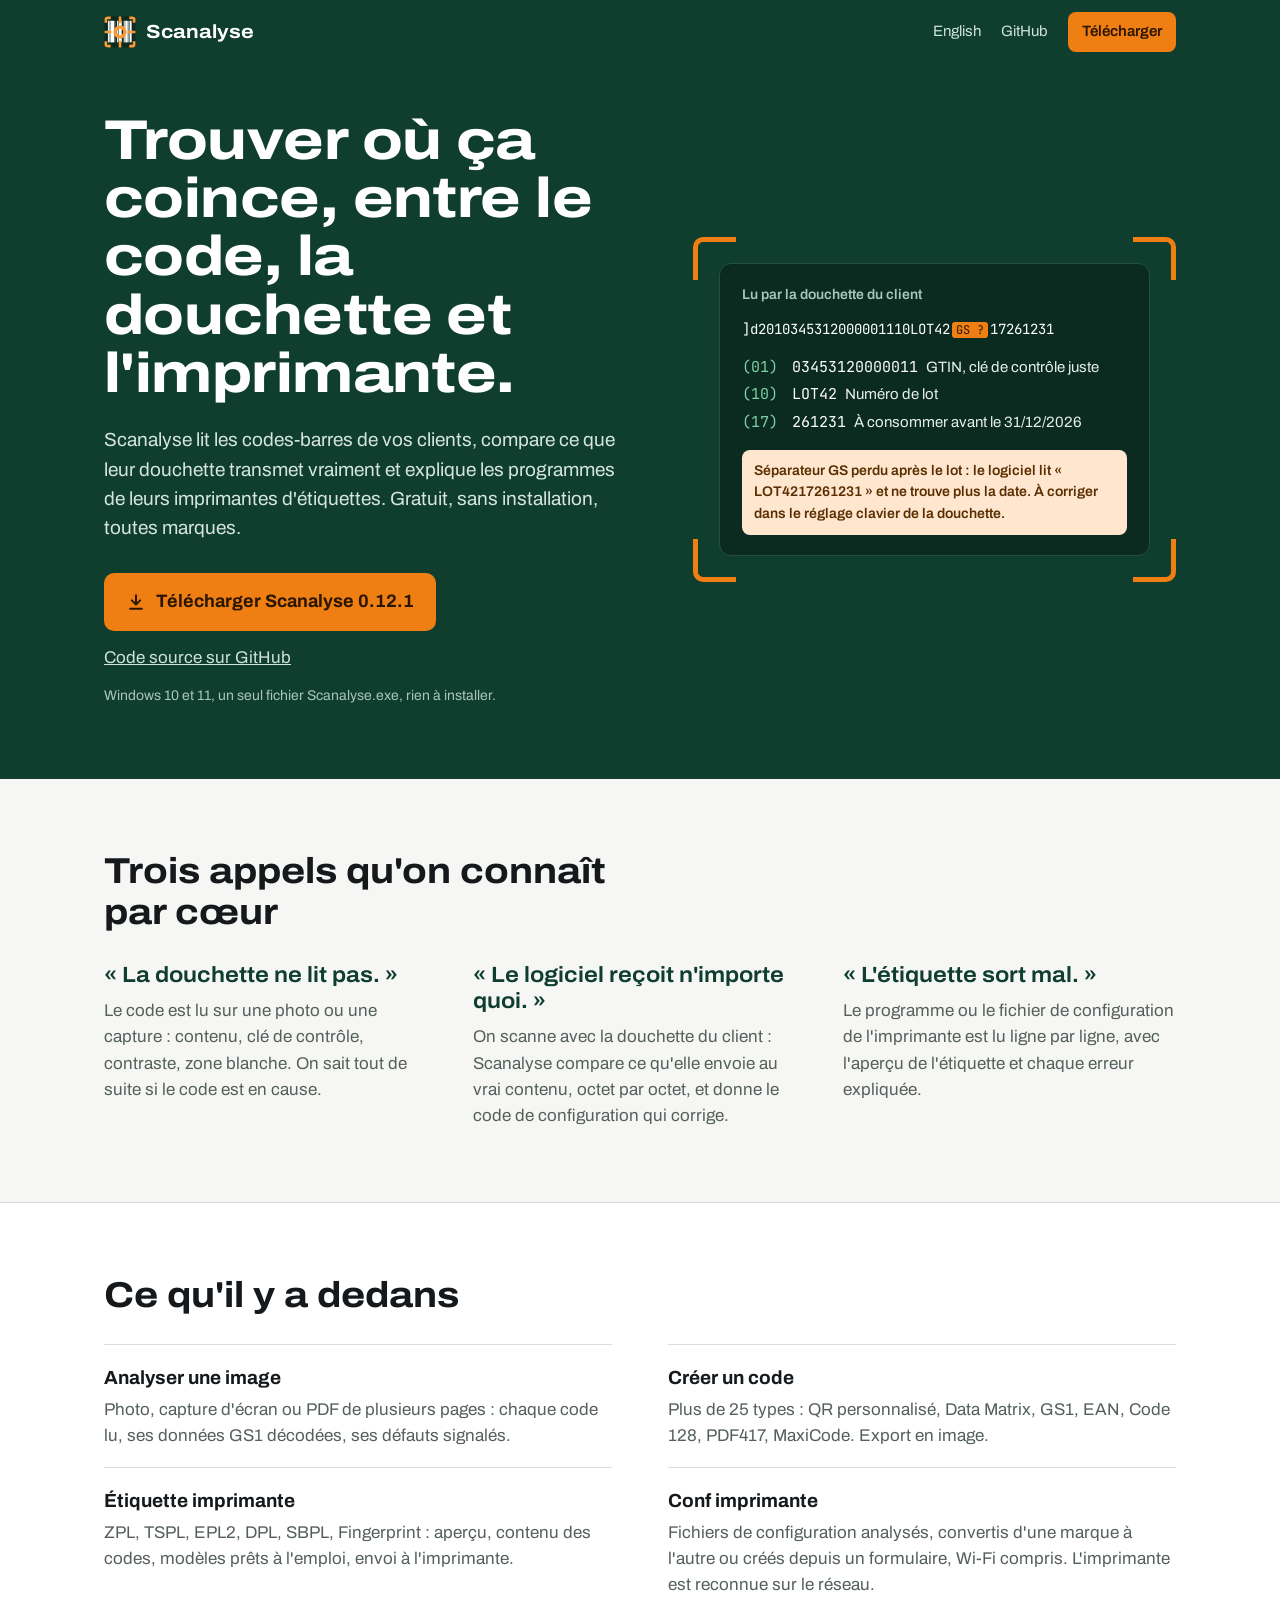
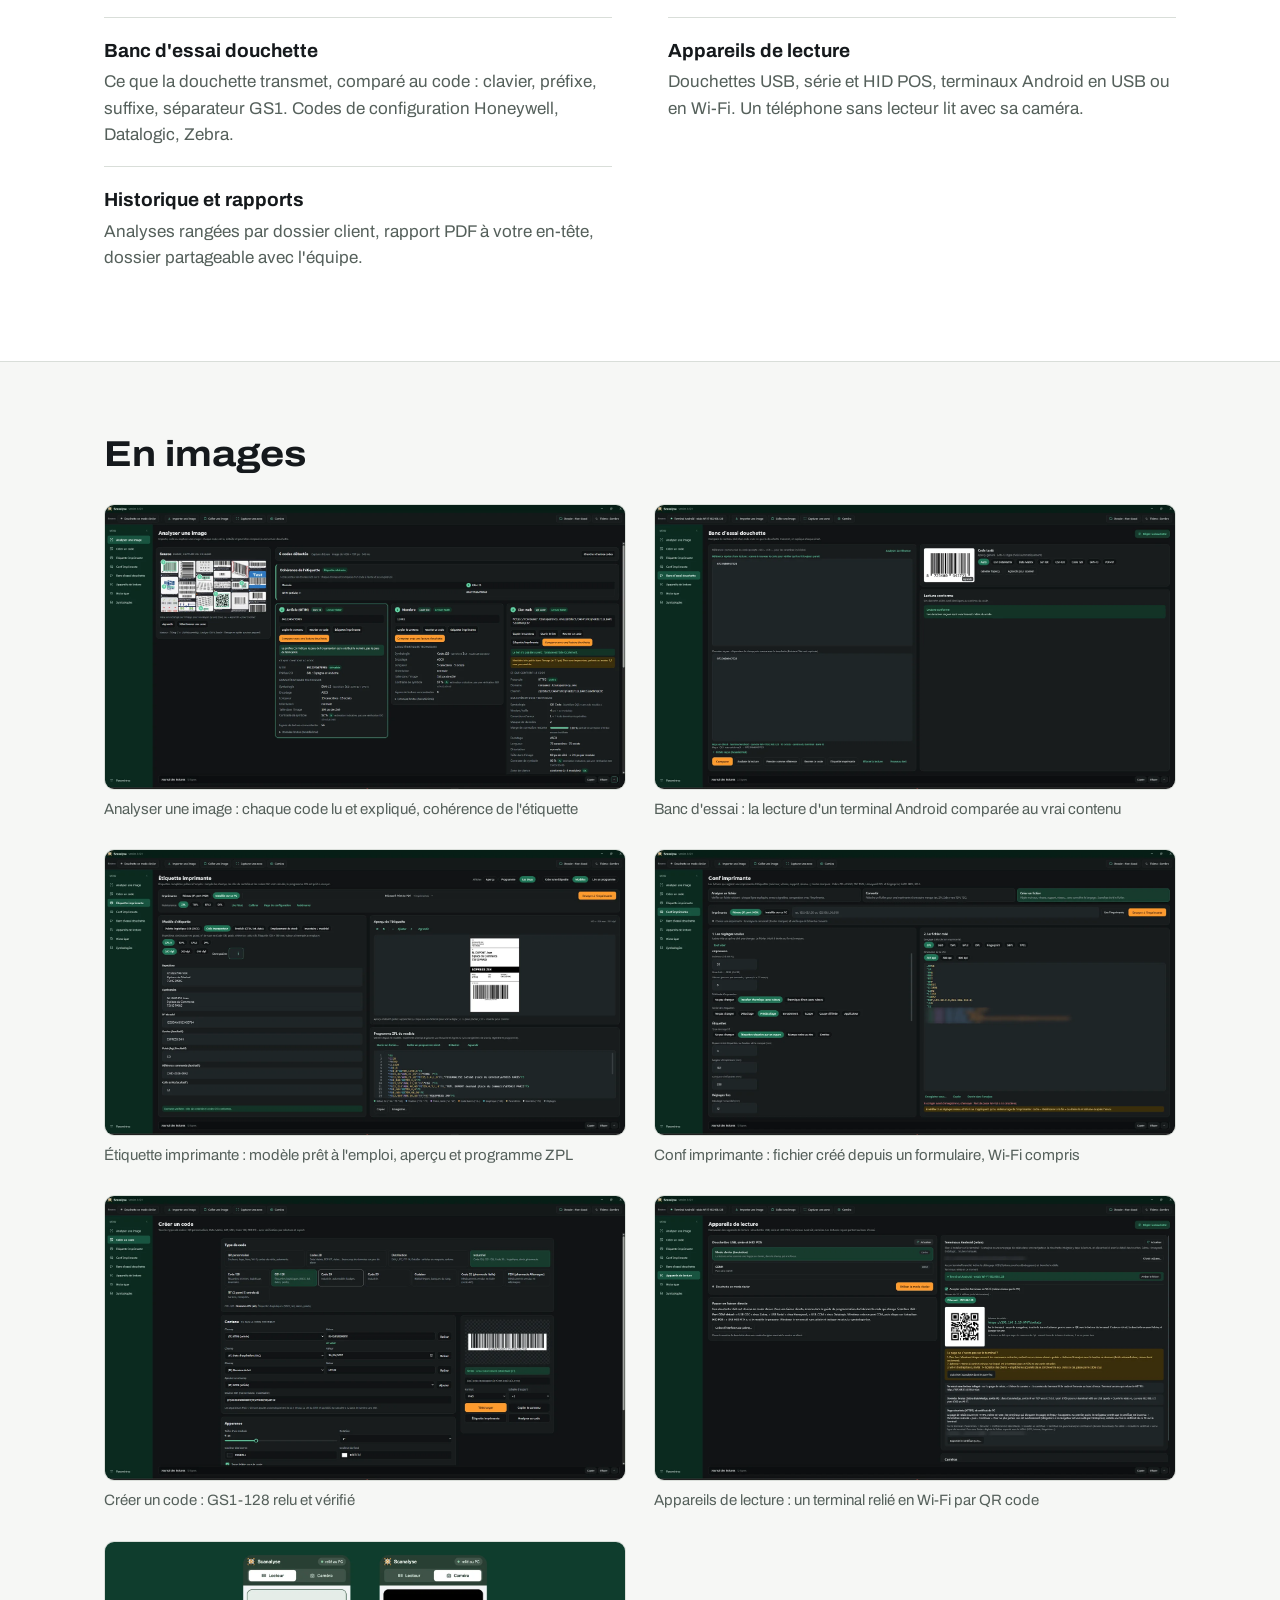
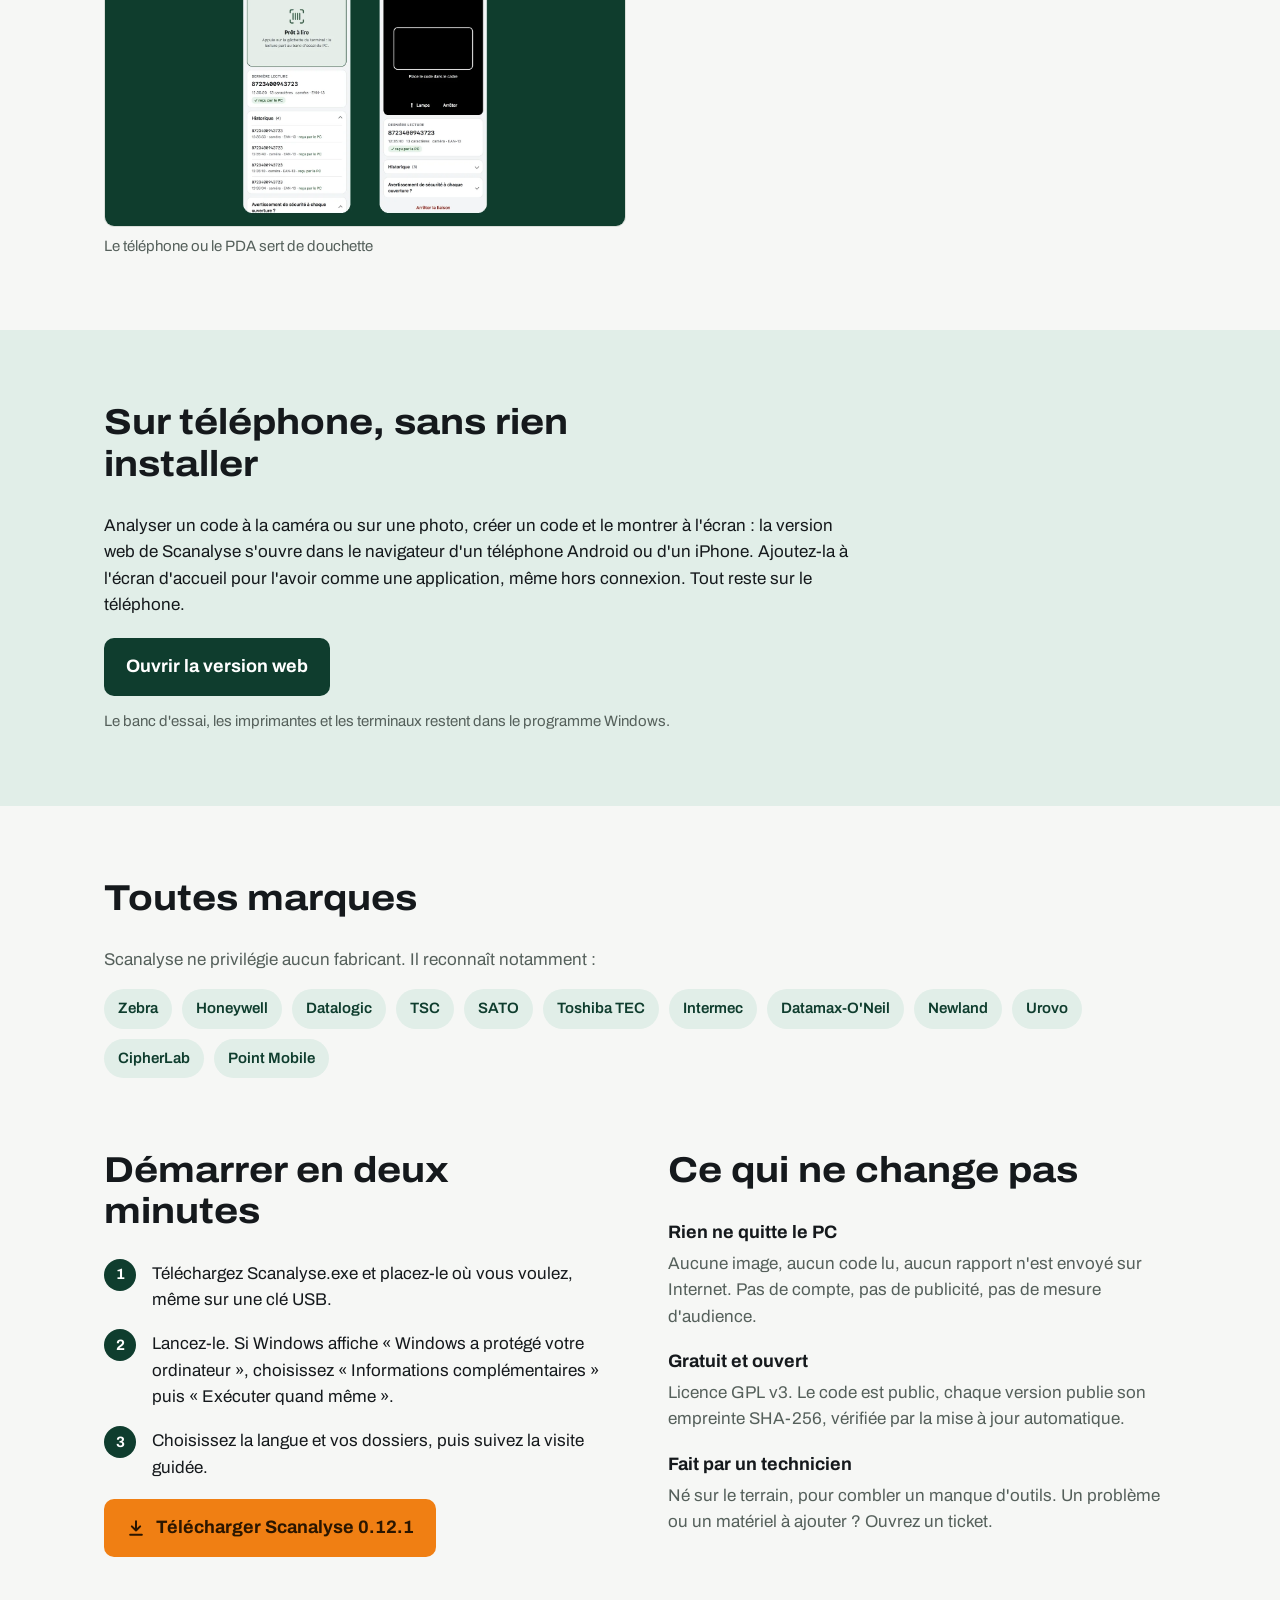
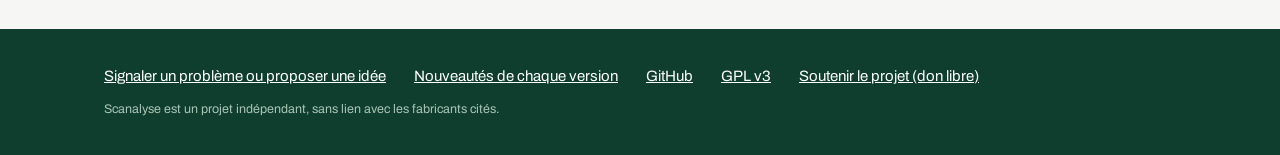
==== commit 8c483f1d: "Version web pour téléphone (Analyser, Créer) publiée sur le site : appli installable, hors connexion" ====
--- a/site/index.html
+++ b/site/index.html
@@ -76,6 +76,10 @@
 .shots figure{margin:0}
 .shots img{width:100%;height:auto;border-radius:10px;border:1px solid var(--line);display:block;background:#fff}
 .shots figcaption{font-size:15px;color:var(--muted);margin-top:8px}
+.mobile{background:var(--mint)}
+.mobile p{max-width:44em;margin:0 0 20px}
+.btn-green{background:var(--forest);color:#fff}
+.note-dark{font-size:15px;color:var(--muted);margin:14px 0 0!important}
 .brands p{color:var(--muted);margin:0 0 16px}
 .brands ul{list-style:none;margin:0;padding:0;display:flex;flex-wrap:wrap;gap:10px}
 .brands li{background:var(--mint);color:var(--forest);font-weight:600;padding:8px 14px;border-radius:999px;font-size:15px}
@@ -141,6 +145,13 @@
   <div class="shots"><figure><a href="captures/analyser.webp"><img src="captures/analyser.webp" alt="Analyser une image : chaque code lu et expliqué, cohérence de l&#x27;étiquette" width="1600" height="875" loading="lazy"></a><figcaption>Analyser une image : chaque code lu et expliqué, cohérence de l&#x27;étiquette</figcaption></figure><figure><a href="captures/banc.webp"><img src="captures/banc.webp" alt="Banc d&#x27;essai : la lecture d&#x27;un terminal Android comparée au vrai contenu" width="1600" height="875" loading="lazy"></a><figcaption>Banc d&#x27;essai : la lecture d&#x27;un terminal Android comparée au vrai contenu</figcaption></figure><figure><a href="captures/etiquette.webp"><img src="captures/etiquette.webp" alt="Étiquette imprimante : modèle prêt à l&#x27;emploi, aperçu et programme ZPL" width="1600" height="875" loading="lazy"></a><figcaption>Étiquette imprimante : modèle prêt à l&#x27;emploi, aperçu et programme ZPL</figcaption></figure><figure><a href="captures/conf.webp"><img src="captures/conf.webp" alt="Conf imprimante : fichier créé depuis un formulaire, Wi-Fi compris" width="1600" height="875" loading="lazy"></a><figcaption>Conf imprimante : fichier créé depuis un formulaire, Wi-Fi compris</figcaption></figure><figure><a href="captures/creer.webp"><img src="captures/creer.webp" alt="Créer un code : GS1-128 relu et vérifié" width="1600" height="875" loading="lazy"></a><figcaption>Créer un code : GS1-128 relu et vérifié</figcaption></figure><figure><a href="captures/appareils.webp"><img src="captures/appareils.webp" alt="Appareils de lecture : un terminal relié en Wi-Fi par QR code" width="1600" height="875" loading="lazy"></a><figcaption>Appareils de lecture : un terminal relié en Wi-Fi par QR code</figcaption></figure><figure><a href="captures/relais.webp"><img src="captures/relais.webp" alt="Le téléphone ou le PDA sert de douchette" width="1600" height="875" loading="lazy"></a><figcaption>Le téléphone ou le PDA sert de douchette</figcaption></figure></div>
 </div></section>
 
+<section class="mobile"><div class="wrap">
+  <h2 class="sec">Sur téléphone, sans rien installer</h2>
+  <p>Analyser un code à la caméra ou sur une photo, créer un code et le montrer à l&#x27;écran : la version web de Scanalyse s&#x27;ouvre dans le navigateur d&#x27;un téléphone Android ou d&#x27;un iPhone. Ajoutez-la à l&#x27;écran d&#x27;accueil pour l&#x27;avoir comme une application, même hors connexion. Tout reste sur le téléphone.</p>
+  <a class="btn btn-green" href="app/">Ouvrir la version web</a>
+  <p class="note-dark">Le banc d&#x27;essai, les imprimantes et les terminaux restent dans le programme Windows.</p>
+</div></section>
+
 <section class="brands"><div class="wrap">
   <h2 class="sec">Toutes marques</h2>
   <p>Scanalyse ne privilégie aucun fabricant. Il reconnaît notamment :</p>
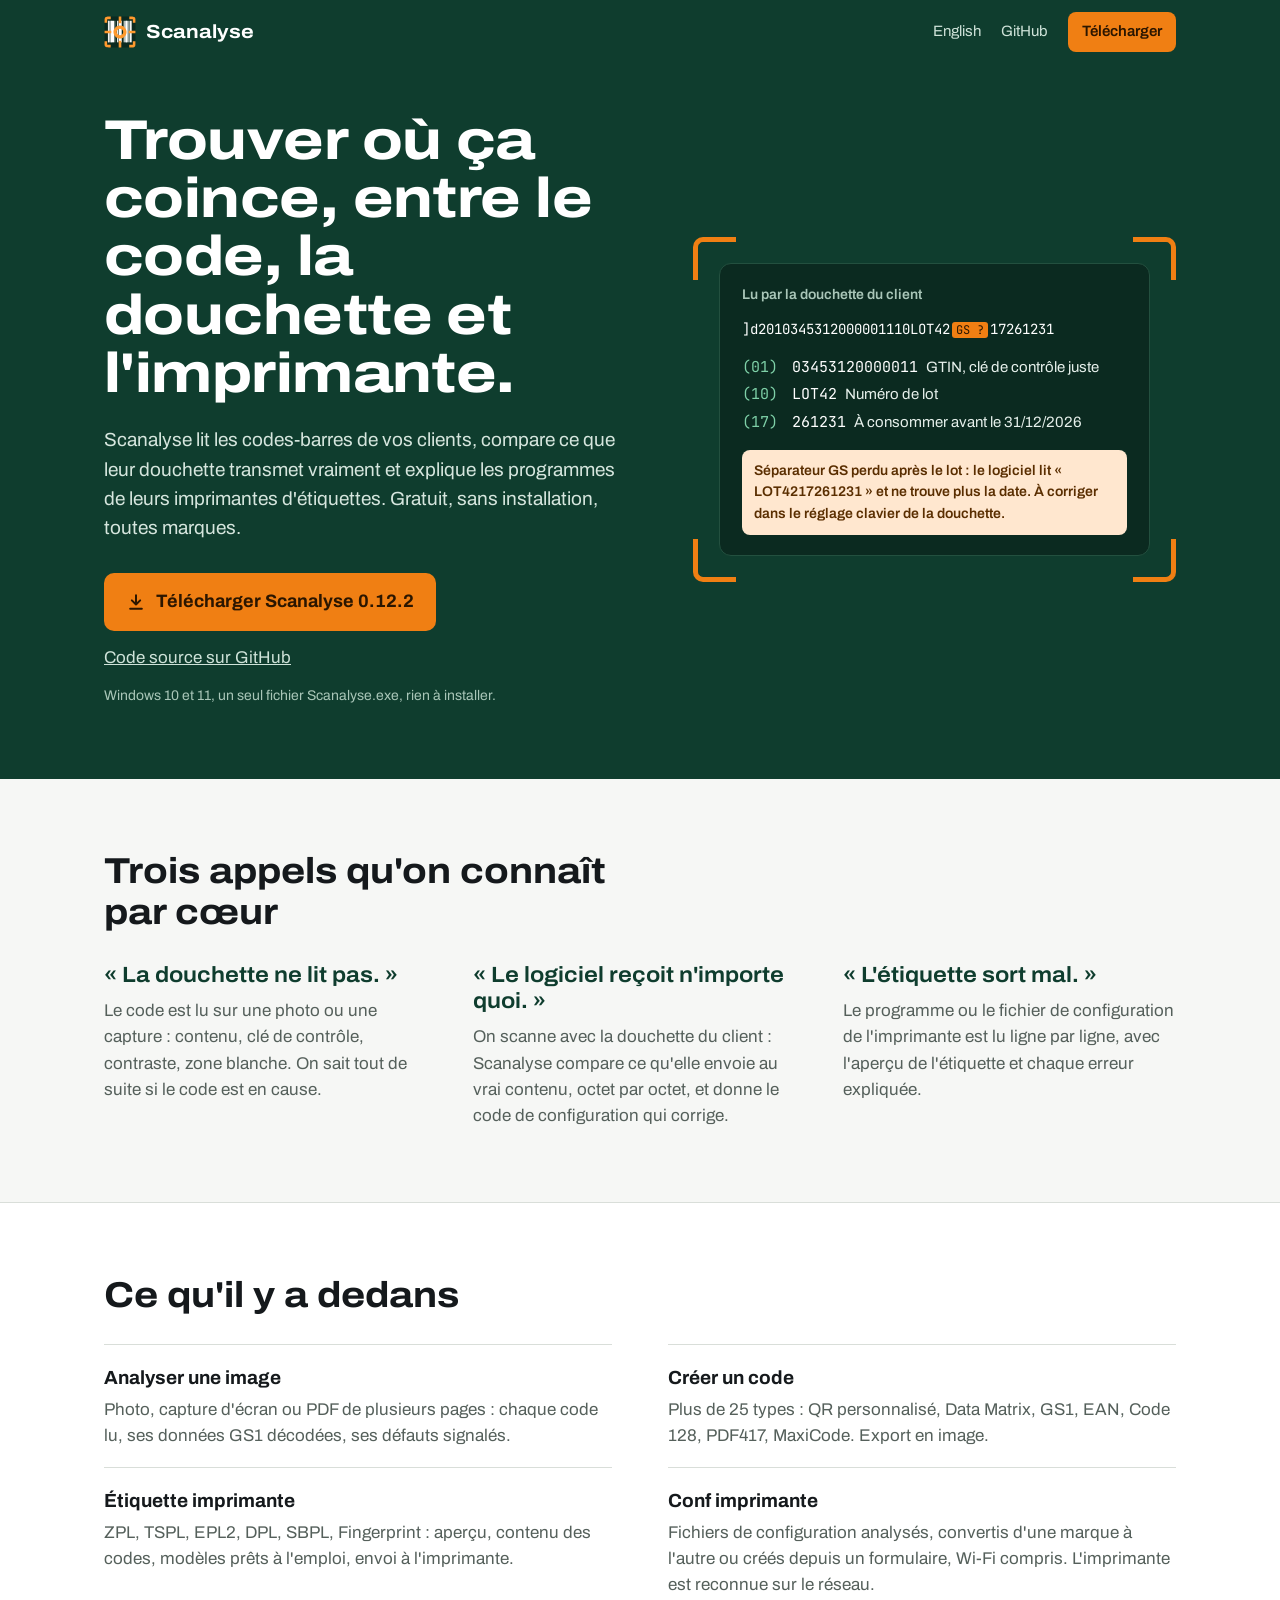
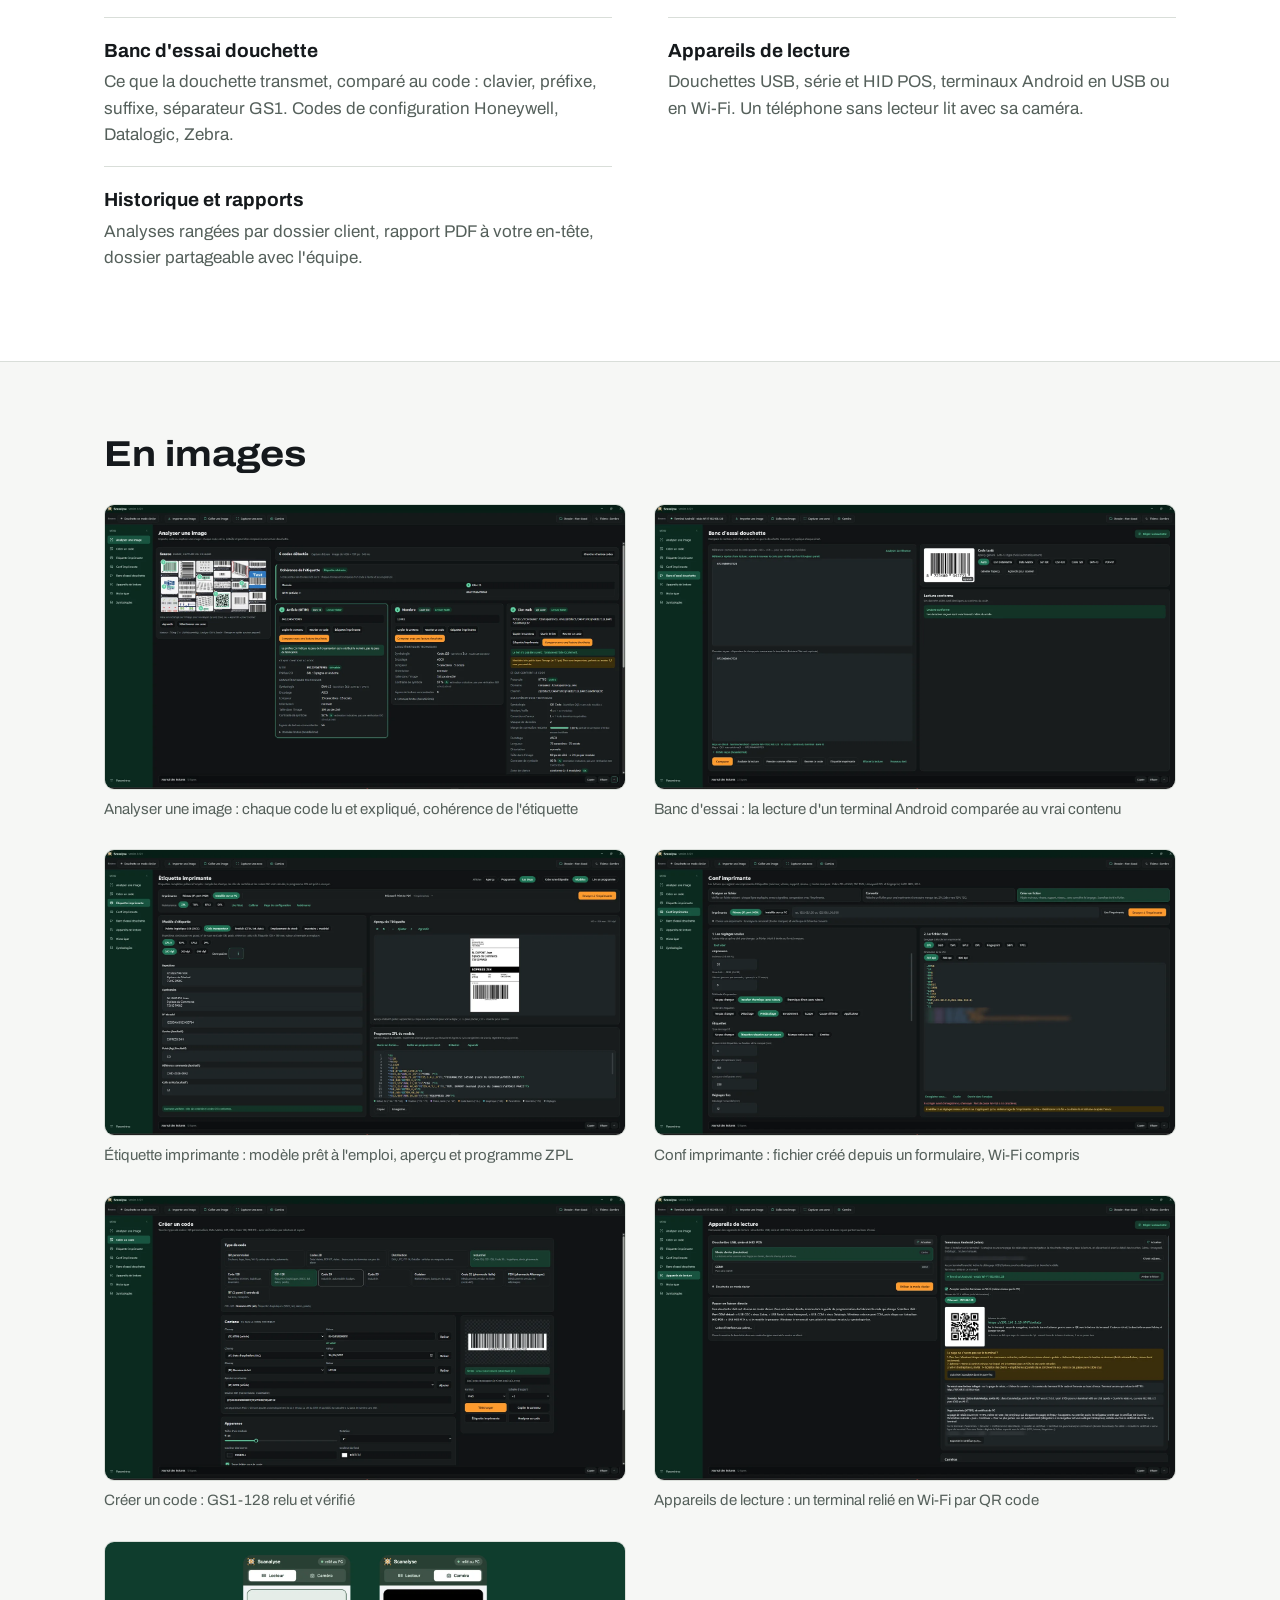
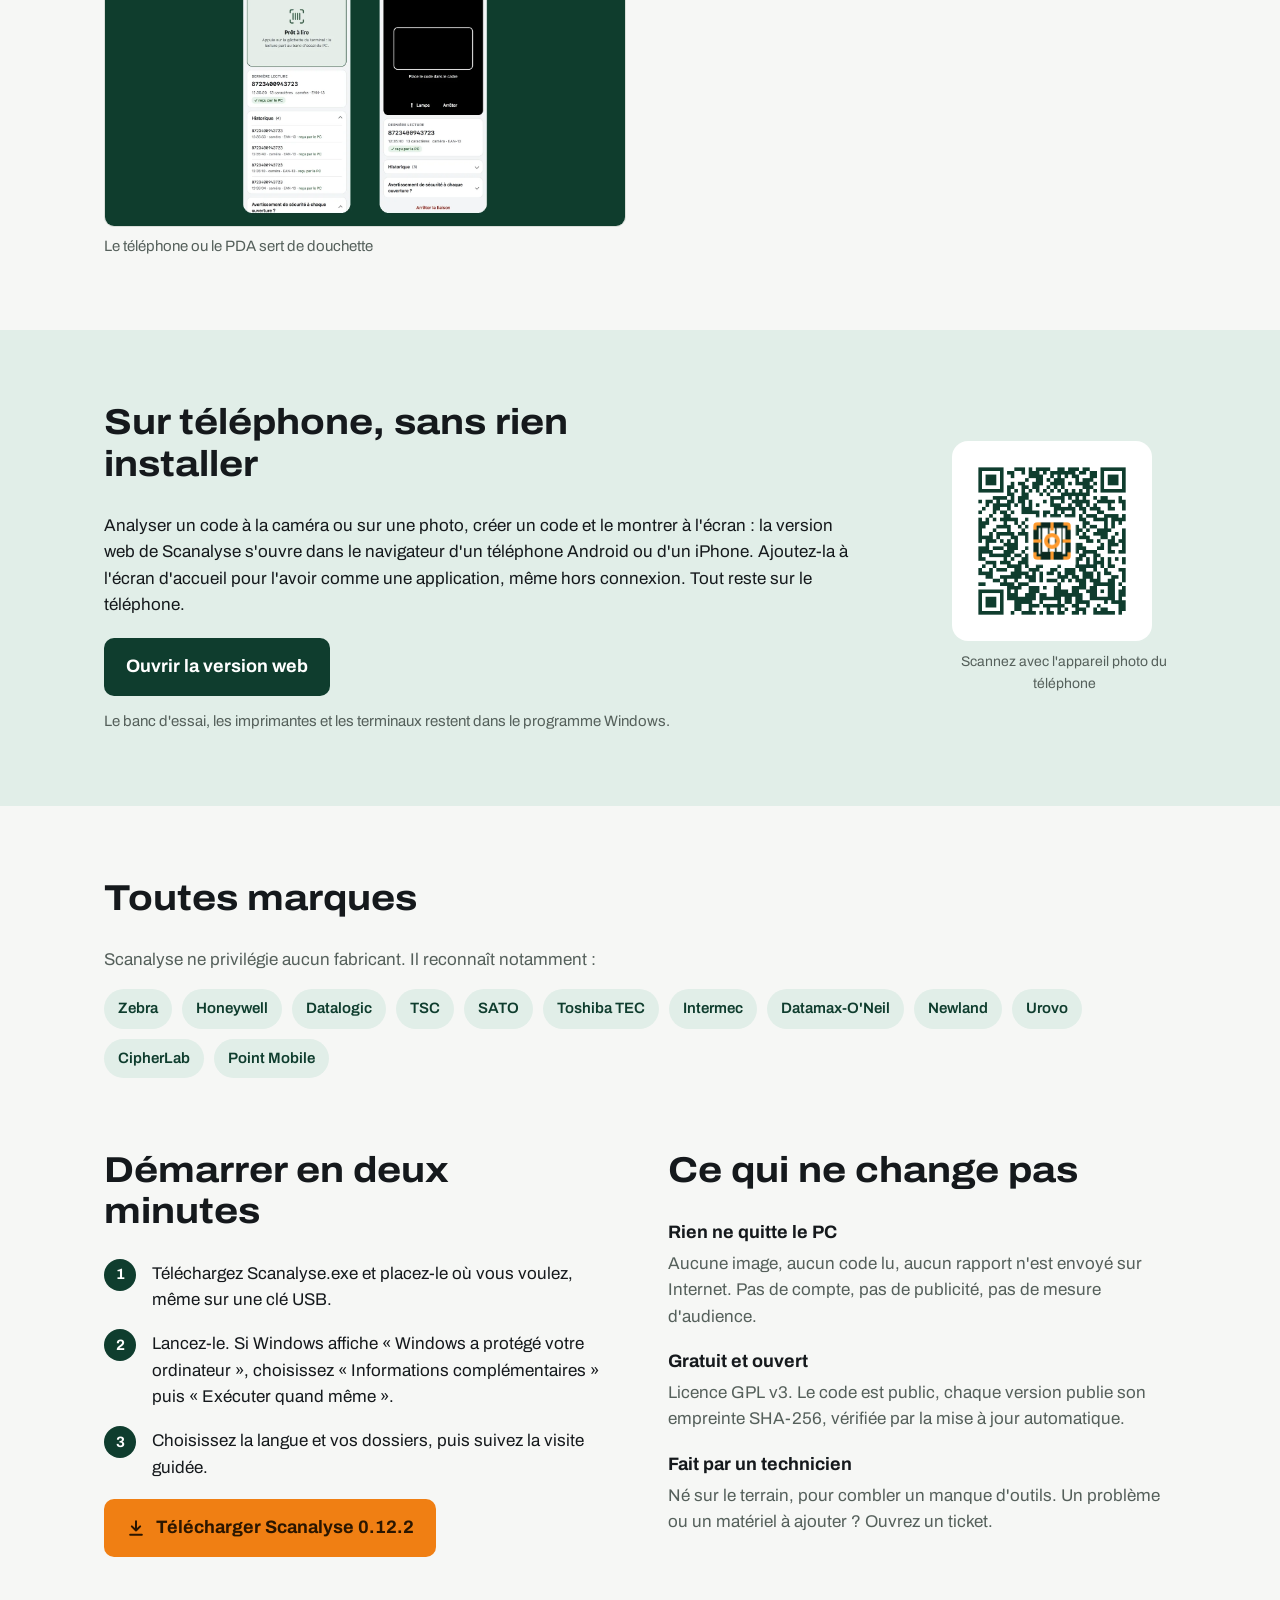
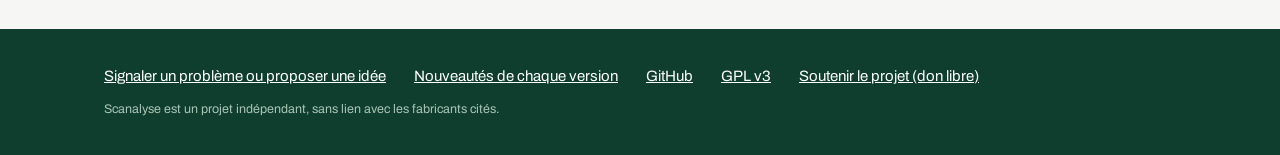
==== commit 59d94ab3: "Paramètres « Sur téléphone » : QR code vers la version web, aussi sur le site Co-Authored-By: Claude" ====
--- a/site/index.html
+++ b/site/index.html
@@ -77,6 +77,11 @@
 .shots img{width:100%;height:auto;border-radius:10px;border:1px solid var(--line);display:block;background:#fff}
 .shots figcaption{font-size:15px;color:var(--muted);margin-top:8px}
 .mobile{background:var(--mint)}
+.mobile-grid{display:grid;grid-template-columns:1fr auto;gap:48px;align-items:center}
+.mobile-qr{margin:0;text-align:center}
+.mobile-qr img{display:block;width:200px;height:200px;background:#fff;border-radius:16px;padding:12px}
+.mobile-qr figcaption{font-size:14px;color:var(--muted);margin-top:10px;max-width:224px}
+@media (max-width:860px){.mobile-grid{grid-template-columns:1fr}.mobile-qr{display:none}}
 .mobile p{max-width:44em;margin:0 0 20px}
 .btn-green{background:var(--forest);color:#fff}
 .note-dark{font-size:15px;color:var(--muted);margin:14px 0 0!important}
@@ -115,7 +120,7 @@
     <h1>Trouver où ça coince, entre le code, la douchette et l&#x27;imprimante.</h1>
     <p class="lead">Scanalyse lit les codes-barres de vos clients, compare ce que leur douchette transmet vraiment et explique les programmes de leurs imprimantes d&#x27;étiquettes. Gratuit, sans installation, toutes marques.</p>
     <div class="cta">
-      <a class="btn" href="https://github.com/Kanard-Compagny/scanalyse/releases/latest/download/Scanalyse.exe"><svg viewBox="0 0 24 24" fill="none" stroke="currentColor" stroke-width="2.4" stroke-linecap="round" stroke-linejoin="round" aria-hidden="true"><path d="M12 4v11M7 10l5 5 5-5M5 20h14"/></svg>Télécharger Scanalyse 0.12.1</a>
+      <a class="btn" href="https://github.com/Kanard-Compagny/scanalyse/releases/latest/download/Scanalyse.exe"><svg viewBox="0 0 24 24" fill="none" stroke="currentColor" stroke-width="2.4" stroke-linecap="round" stroke-linejoin="round" aria-hidden="true"><path d="M12 4v11M7 10l5 5 5-5M5 20h14"/></svg>Télécharger Scanalyse 0.12.2</a>
       <a class="src" href="https://github.com/Kanard-Compagny/scanalyse">Code source sur GitHub</a>
     </div>
     <p class="note">Windows 10 et 11, un seul fichier Scanalyse.exe, rien à installer.</p>
@@ -145,11 +150,14 @@
   <div class="shots"><figure><a href="captures/analyser.webp"><img src="captures/analyser.webp" alt="Analyser une image : chaque code lu et expliqué, cohérence de l&#x27;étiquette" width="1600" height="875" loading="lazy"></a><figcaption>Analyser une image : chaque code lu et expliqué, cohérence de l&#x27;étiquette</figcaption></figure><figure><a href="captures/banc.webp"><img src="captures/banc.webp" alt="Banc d&#x27;essai : la lecture d&#x27;un terminal Android comparée au vrai contenu" width="1600" height="875" loading="lazy"></a><figcaption>Banc d&#x27;essai : la lecture d&#x27;un terminal Android comparée au vrai contenu</figcaption></figure><figure><a href="captures/etiquette.webp"><img src="captures/etiquette.webp" alt="Étiquette imprimante : modèle prêt à l&#x27;emploi, aperçu et programme ZPL" width="1600" height="875" loading="lazy"></a><figcaption>Étiquette imprimante : modèle prêt à l&#x27;emploi, aperçu et programme ZPL</figcaption></figure><figure><a href="captures/conf.webp"><img src="captures/conf.webp" alt="Conf imprimante : fichier créé depuis un formulaire, Wi-Fi compris" width="1600" height="875" loading="lazy"></a><figcaption>Conf imprimante : fichier créé depuis un formulaire, Wi-Fi compris</figcaption></figure><figure><a href="captures/creer.webp"><img src="captures/creer.webp" alt="Créer un code : GS1-128 relu et vérifié" width="1600" height="875" loading="lazy"></a><figcaption>Créer un code : GS1-128 relu et vérifié</figcaption></figure><figure><a href="captures/appareils.webp"><img src="captures/appareils.webp" alt="Appareils de lecture : un terminal relié en Wi-Fi par QR code" width="1600" height="875" loading="lazy"></a><figcaption>Appareils de lecture : un terminal relié en Wi-Fi par QR code</figcaption></figure><figure><a href="captures/relais.webp"><img src="captures/relais.webp" alt="Le téléphone ou le PDA sert de douchette" width="1600" height="875" loading="lazy"></a><figcaption>Le téléphone ou le PDA sert de douchette</figcaption></figure></div>
 </div></section>
 
-<section class="mobile"><div class="wrap">
-  <h2 class="sec">Sur téléphone, sans rien installer</h2>
-  <p>Analyser un code à la caméra ou sur une photo, créer un code et le montrer à l&#x27;écran : la version web de Scanalyse s&#x27;ouvre dans le navigateur d&#x27;un téléphone Android ou d&#x27;un iPhone. Ajoutez-la à l&#x27;écran d&#x27;accueil pour l&#x27;avoir comme une application, même hors connexion. Tout reste sur le téléphone.</p>
-  <a class="btn btn-green" href="app/">Ouvrir la version web</a>
-  <p class="note-dark">Le banc d&#x27;essai, les imprimantes et les terminaux restent dans le programme Windows.</p>
+<section class="mobile"><div class="wrap mobile-grid">
+  <div>
+    <h2 class="sec">Sur téléphone, sans rien installer</h2>
+    <p>Analyser un code à la caméra ou sur une photo, créer un code et le montrer à l&#x27;écran : la version web de Scanalyse s&#x27;ouvre dans le navigateur d&#x27;un téléphone Android ou d&#x27;un iPhone. Ajoutez-la à l&#x27;écran d&#x27;accueil pour l&#x27;avoir comme une application, même hors connexion. Tout reste sur le téléphone.</p>
+    <a class="btn btn-green" href="app/">Ouvrir la version web</a>
+    <p class="note-dark">Le banc d&#x27;essai, les imprimantes et les terminaux restent dans le programme Windows.</p>
+  </div>
+  <figure class="mobile-qr"><img src="app-qr.png" alt="" width="200" height="200"><figcaption>Scannez avec l&#x27;appareil photo du téléphone</figcaption></figure>
 </div></section>
 
 <section class="brands"><div class="wrap">
@@ -160,7 +168,7 @@
 
 <section style="padding-top:0"><div class="wrap split">
   <div><h2 class="sec">Démarrer en deux minutes</h2><ol class="steps"><li>Téléchargez Scanalyse.exe et placez-le où vous voulez, même sur une clé USB.</li><li>Lancez-le. Si Windows affiche « Windows a protégé votre ordinateur », choisissez « Informations complémentaires » puis « Exécuter quand même ».</li><li>Choisissez la langue et vos dossiers, puis suivez la visite guidée.</li></ol>
-    <a class="btn" href="https://github.com/Kanard-Compagny/scanalyse/releases/latest/download/Scanalyse.exe"><svg viewBox="0 0 24 24" fill="none" stroke="currentColor" stroke-width="2.4" stroke-linecap="round" stroke-linejoin="round" aria-hidden="true"><path d="M12 4v11M7 10l5 5 5-5M5 20h14"/></svg>Télécharger Scanalyse 0.12.1</a></div>
+    <a class="btn" href="https://github.com/Kanard-Compagny/scanalyse/releases/latest/download/Scanalyse.exe"><svg viewBox="0 0 24 24" fill="none" stroke="currentColor" stroke-width="2.4" stroke-linecap="round" stroke-linejoin="round" aria-hidden="true"><path d="M12 4v11M7 10l5 5 5-5M5 20h14"/></svg>Télécharger Scanalyse 0.12.2</a></div>
   <div class="trust"><h2 class="sec">Ce qui ne change pas</h2><div><h3>Rien ne quitte le PC</h3><p>Aucune image, aucun code lu, aucun rapport n&#x27;est envoyé sur Internet. Pas de compte, pas de publicité, pas de mesure d&#x27;audience.</p></div><div><h3>Gratuit et ouvert</h3><p>Licence GPL v3. Le code est public, chaque version publie son empreinte SHA-256, vérifiée par la mise à jour automatique.</p></div><div><h3>Fait par un technicien</h3><p>Né sur le terrain, pour combler un manque d&#x27;outils. Un problème ou un matériel à ajouter ? Ouvrez un ticket.</p></div></div>
 </div></section>
 </main>
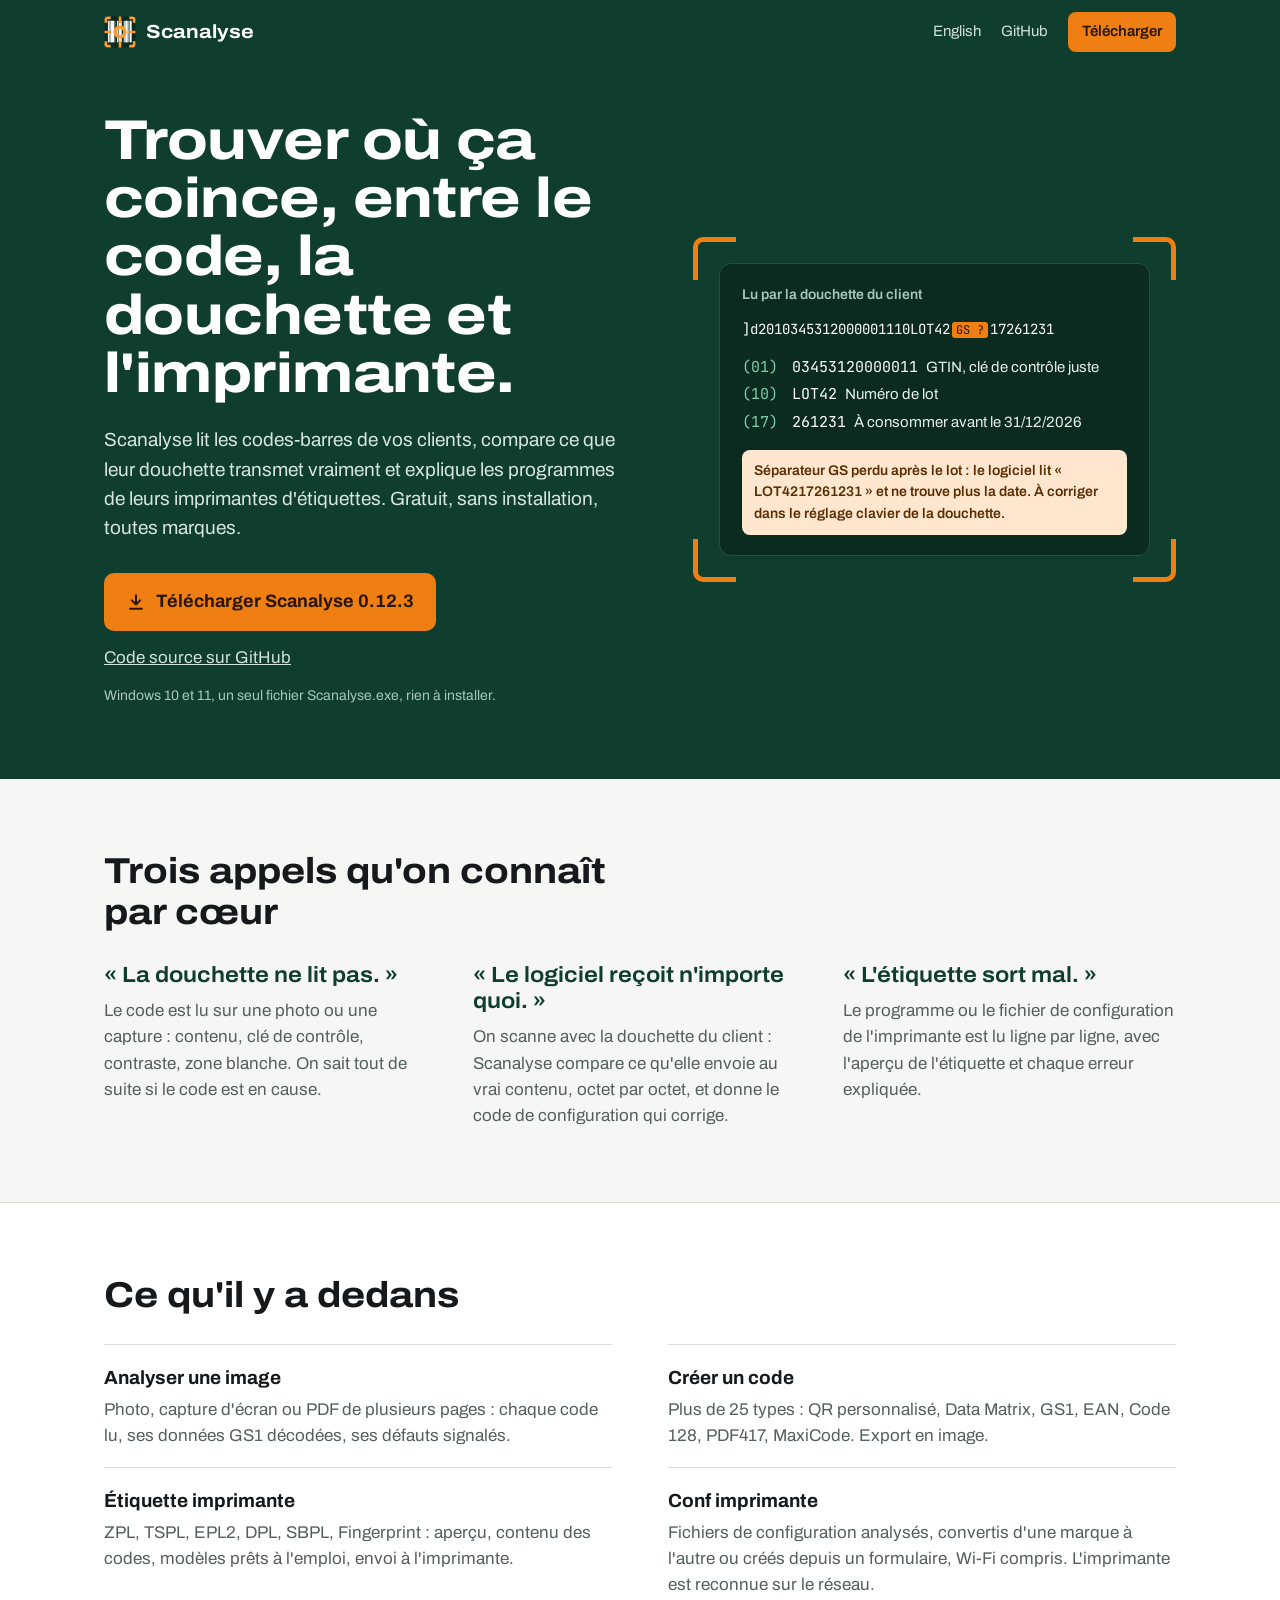
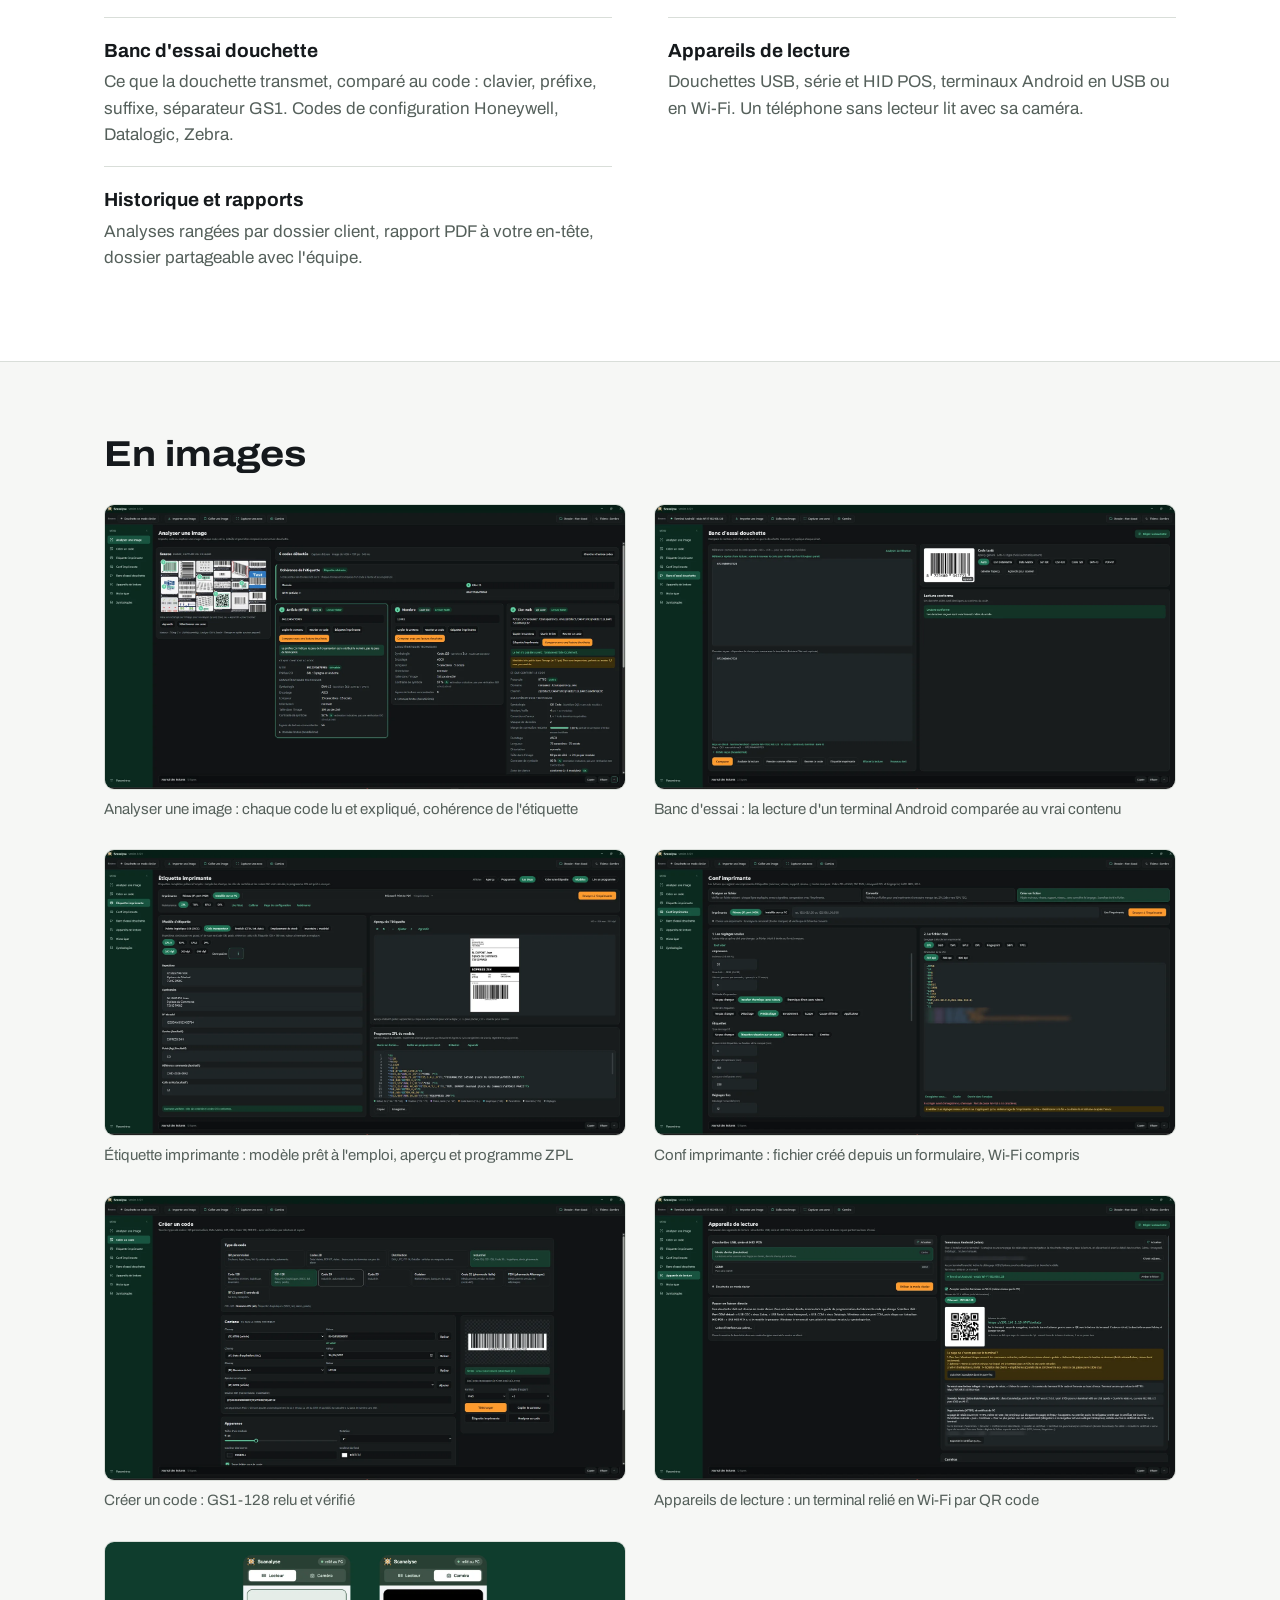
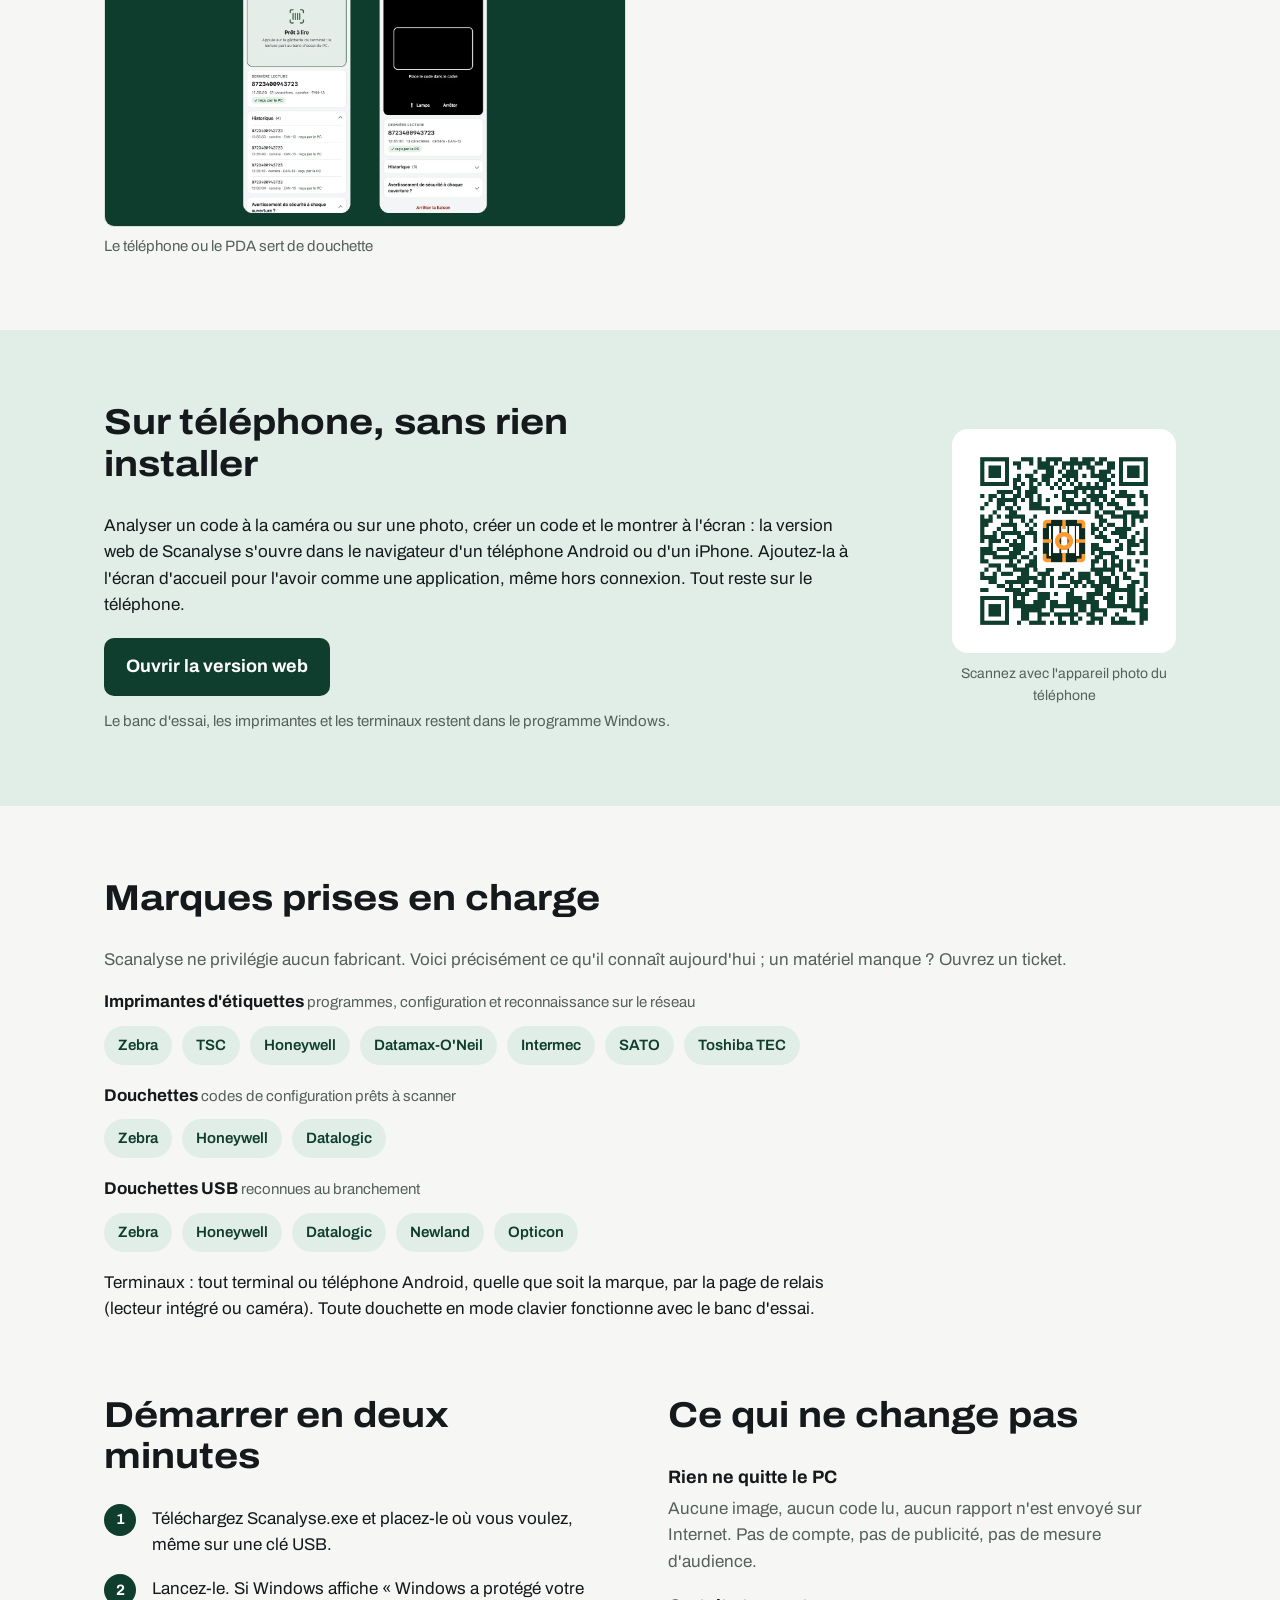
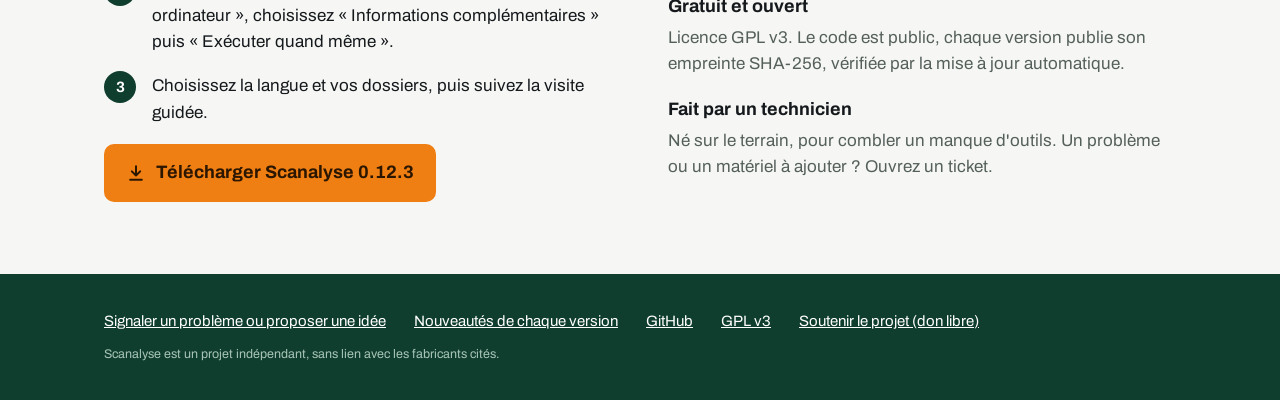
==== commit 68cb23c2: "Site : marques prises en charge détaillées et exactes (imprimantes, codes de configuration, douchett" ====
--- a/site/index.html
+++ b/site/index.html
@@ -78,14 +78,18 @@
 .shots figcaption{font-size:15px;color:var(--muted);margin-top:8px}
 .mobile{background:var(--mint)}
 .mobile-grid{display:grid;grid-template-columns:1fr auto;gap:48px;align-items:center}
-.mobile-qr{margin:0;text-align:center}
-.mobile-qr img{display:block;width:200px;height:200px;background:#fff;border-radius:16px;padding:12px}
-.mobile-qr figcaption{font-size:14px;color:var(--muted);margin-top:10px;max-width:224px}
+.mobile-qr{margin:0;width:224px;text-align:center}
+.mobile-qr img{display:block;box-sizing:border-box;width:224px;height:224px;background:#fff;border-radius:16px;padding:12px}
+.mobile-qr figcaption{font-size:14px;color:var(--muted);margin-top:10px}
 @media (max-width:860px){.mobile-grid{grid-template-columns:1fr}.mobile-qr{display:none}}
 .mobile p{max-width:44em;margin:0 0 20px}
 .btn-green{background:var(--forest);color:#fff}
 .note-dark{font-size:15px;color:var(--muted);margin:14px 0 0!important}
 .brands p{color:var(--muted);margin:0 0 16px}
+.brand-row{margin:0 0 18px}
+.brand-row h3{font-size:17px;margin:0 0 10px}
+.brand-row h3 small{font-weight:400;color:var(--muted);font-size:15px}
+.brands-any{margin:6px 0 0!important;color:var(--ink)!important;max-width:44em}
 .brands ul{list-style:none;margin:0;padding:0;display:flex;flex-wrap:wrap;gap:10px}
 .brands li{background:var(--mint);color:var(--forest);font-weight:600;padding:8px 14px;border-radius:999px;font-size:15px}
 .split{display:grid;grid-template-columns:1fr 1fr;gap:56px;align-items:start}
@@ -120,7 +124,7 @@
     <h1>Trouver où ça coince, entre le code, la douchette et l&#x27;imprimante.</h1>
     <p class="lead">Scanalyse lit les codes-barres de vos clients, compare ce que leur douchette transmet vraiment et explique les programmes de leurs imprimantes d&#x27;étiquettes. Gratuit, sans installation, toutes marques.</p>
     <div class="cta">
-      <a class="btn" href="https://github.com/Kanard-Compagny/scanalyse/releases/latest/download/Scanalyse.exe"><svg viewBox="0 0 24 24" fill="none" stroke="currentColor" stroke-width="2.4" stroke-linecap="round" stroke-linejoin="round" aria-hidden="true"><path d="M12 4v11M7 10l5 5 5-5M5 20h14"/></svg>Télécharger Scanalyse 0.12.2</a>
+      <a class="btn" href="https://github.com/Kanard-Compagny/scanalyse/releases/latest/download/Scanalyse.exe"><svg viewBox="0 0 24 24" fill="none" stroke="currentColor" stroke-width="2.4" stroke-linecap="round" stroke-linejoin="round" aria-hidden="true"><path d="M12 4v11M7 10l5 5 5-5M5 20h14"/></svg>Télécharger Scanalyse 0.12.3</a>
       <a class="src" href="https://github.com/Kanard-Compagny/scanalyse">Code source sur GitHub</a>
     </div>
     <p class="note">Windows 10 et 11, un seul fichier Scanalyse.exe, rien à installer.</p>
@@ -157,18 +161,19 @@
     <a class="btn btn-green" href="app/">Ouvrir la version web</a>
     <p class="note-dark">Le banc d&#x27;essai, les imprimantes et les terminaux restent dans le programme Windows.</p>
   </div>
-  <figure class="mobile-qr"><img src="app-qr.png" alt="" width="200" height="200"><figcaption>Scannez avec l&#x27;appareil photo du téléphone</figcaption></figure>
+  <figure class="mobile-qr"><img src="app-qr.png" alt="" width="224" height="224"><figcaption>Scannez avec l&#x27;appareil photo du téléphone</figcaption></figure>
 </div></section>
 
 <section class="brands"><div class="wrap">
-  <h2 class="sec">Toutes marques</h2>
-  <p>Scanalyse ne privilégie aucun fabricant. Il reconnaît notamment :</p>
-  <ul><li>Zebra</li><li>Honeywell</li><li>Datalogic</li><li>TSC</li><li>SATO</li><li>Toshiba TEC</li><li>Intermec</li><li>Datamax-O&#x27;Neil</li><li>Newland</li><li>Urovo</li><li>CipherLab</li><li>Point Mobile</li></ul>
+  <h2 class="sec">Marques prises en charge</h2>
+  <p>Scanalyse ne privilégie aucun fabricant. Voici précisément ce qu&#x27;il connaît aujourd&#x27;hui ; un matériel manque ? Ouvrez un ticket.</p>
+  <div class="brand-row"><h3>Imprimantes d&#x27;étiquettes <small>programmes, configuration et reconnaissance sur le réseau</small></h3><ul><li>Zebra</li><li>TSC</li><li>Honeywell</li><li>Datamax-O&#x27;Neil</li><li>Intermec</li><li>SATO</li><li>Toshiba TEC</li></ul></div><div class="brand-row"><h3>Douchettes <small>codes de configuration prêts à scanner</small></h3><ul><li>Zebra</li><li>Honeywell</li><li>Datalogic</li></ul></div><div class="brand-row"><h3>Douchettes USB <small>reconnues au branchement</small></h3><ul><li>Zebra</li><li>Honeywell</li><li>Datalogic</li><li>Newland</li><li>Opticon</li></ul></div>
+  <p class="brands-any">Terminaux : tout terminal ou téléphone Android, quelle que soit la marque, par la page de relais (lecteur intégré ou caméra). Toute douchette en mode clavier fonctionne avec le banc d&#x27;essai.</p>
 </div></section>
 
 <section style="padding-top:0"><div class="wrap split">
   <div><h2 class="sec">Démarrer en deux minutes</h2><ol class="steps"><li>Téléchargez Scanalyse.exe et placez-le où vous voulez, même sur une clé USB.</li><li>Lancez-le. Si Windows affiche « Windows a protégé votre ordinateur », choisissez « Informations complémentaires » puis « Exécuter quand même ».</li><li>Choisissez la langue et vos dossiers, puis suivez la visite guidée.</li></ol>
-    <a class="btn" href="https://github.com/Kanard-Compagny/scanalyse/releases/latest/download/Scanalyse.exe"><svg viewBox="0 0 24 24" fill="none" stroke="currentColor" stroke-width="2.4" stroke-linecap="round" stroke-linejoin="round" aria-hidden="true"><path d="M12 4v11M7 10l5 5 5-5M5 20h14"/></svg>Télécharger Scanalyse 0.12.2</a></div>
+    <a class="btn" href="https://github.com/Kanard-Compagny/scanalyse/releases/latest/download/Scanalyse.exe"><svg viewBox="0 0 24 24" fill="none" stroke="currentColor" stroke-width="2.4" stroke-linecap="round" stroke-linejoin="round" aria-hidden="true"><path d="M12 4v11M7 10l5 5 5-5M5 20h14"/></svg>Télécharger Scanalyse 0.12.3</a></div>
   <div class="trust"><h2 class="sec">Ce qui ne change pas</h2><div><h3>Rien ne quitte le PC</h3><p>Aucune image, aucun code lu, aucun rapport n&#x27;est envoyé sur Internet. Pas de compte, pas de publicité, pas de mesure d&#x27;audience.</p></div><div><h3>Gratuit et ouvert</h3><p>Licence GPL v3. Le code est public, chaque version publie son empreinte SHA-256, vérifiée par la mise à jour automatique.</p></div><div><h3>Fait par un technicien</h3><p>Né sur le terrain, pour combler un manque d&#x27;outils. Un problème ou un matériel à ajouter ? Ouvrez un ticket.</p></div></div>
 </div></section>
 </main>
